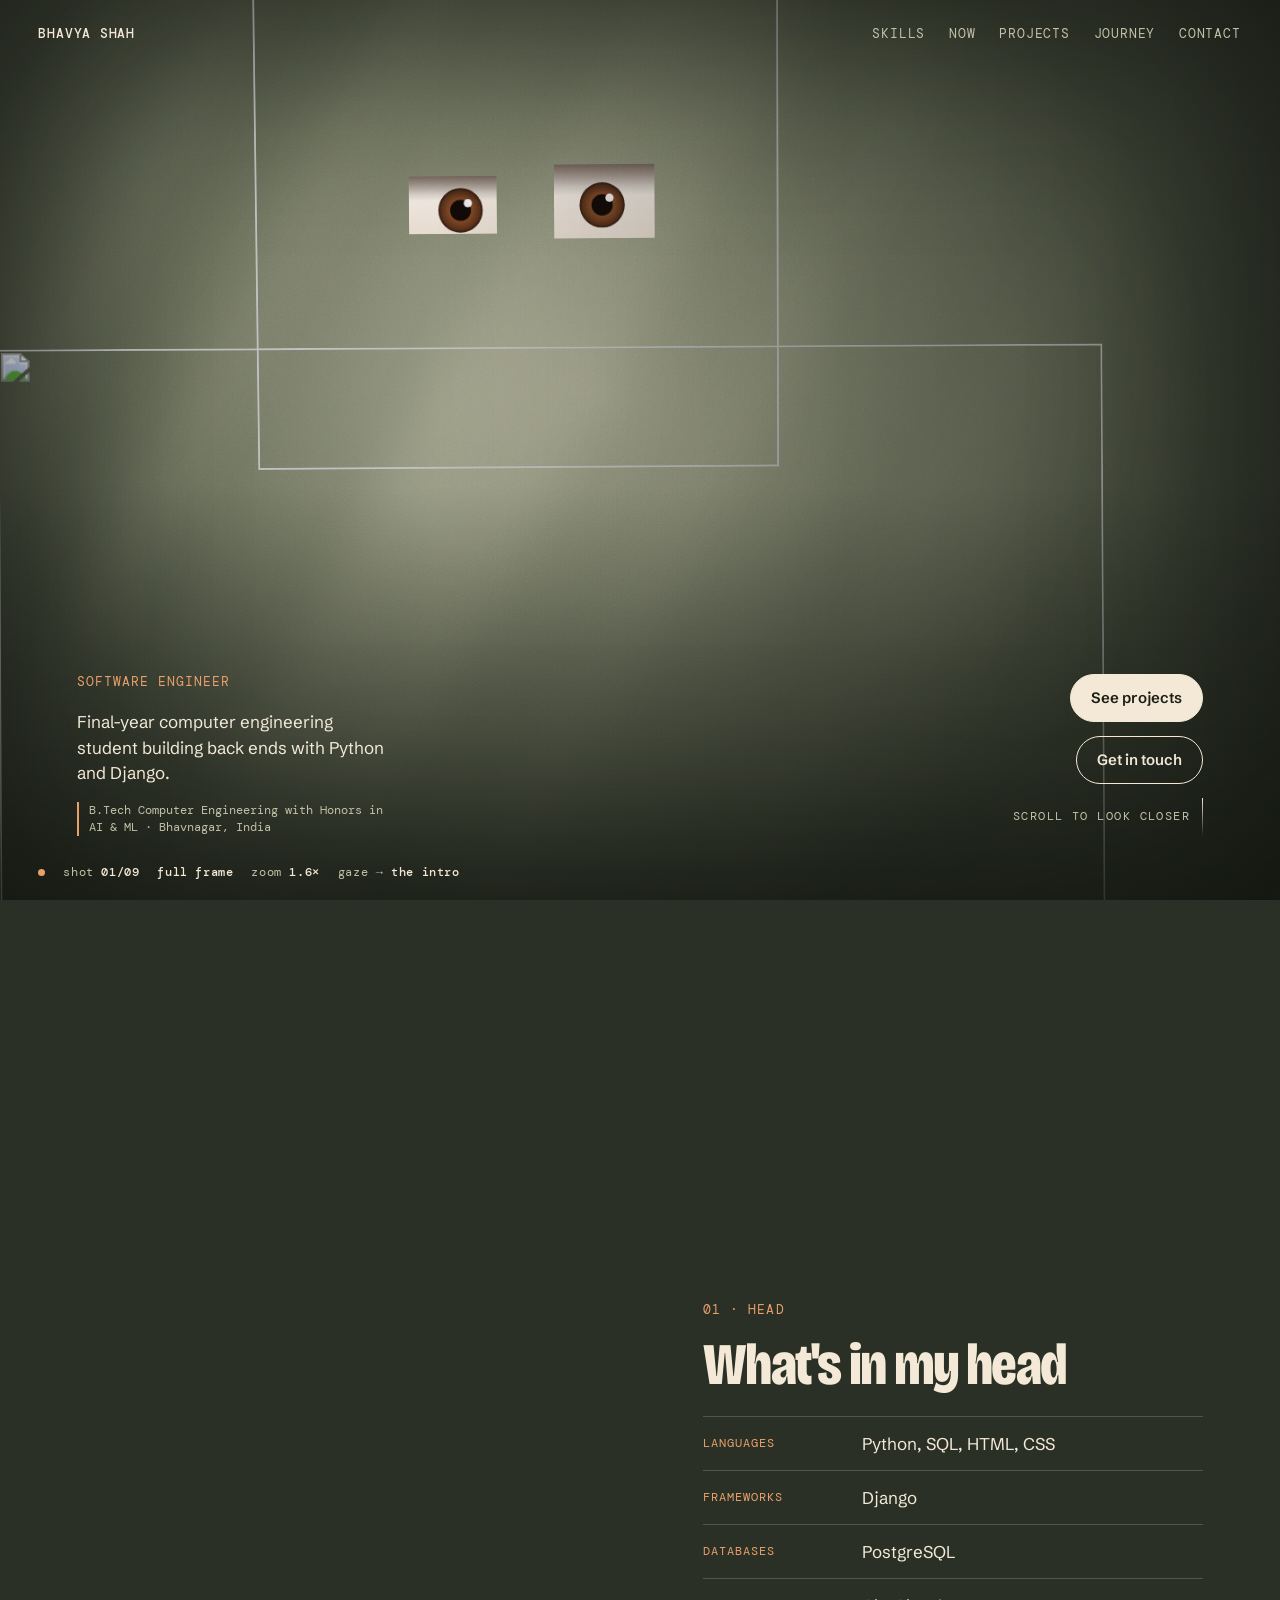
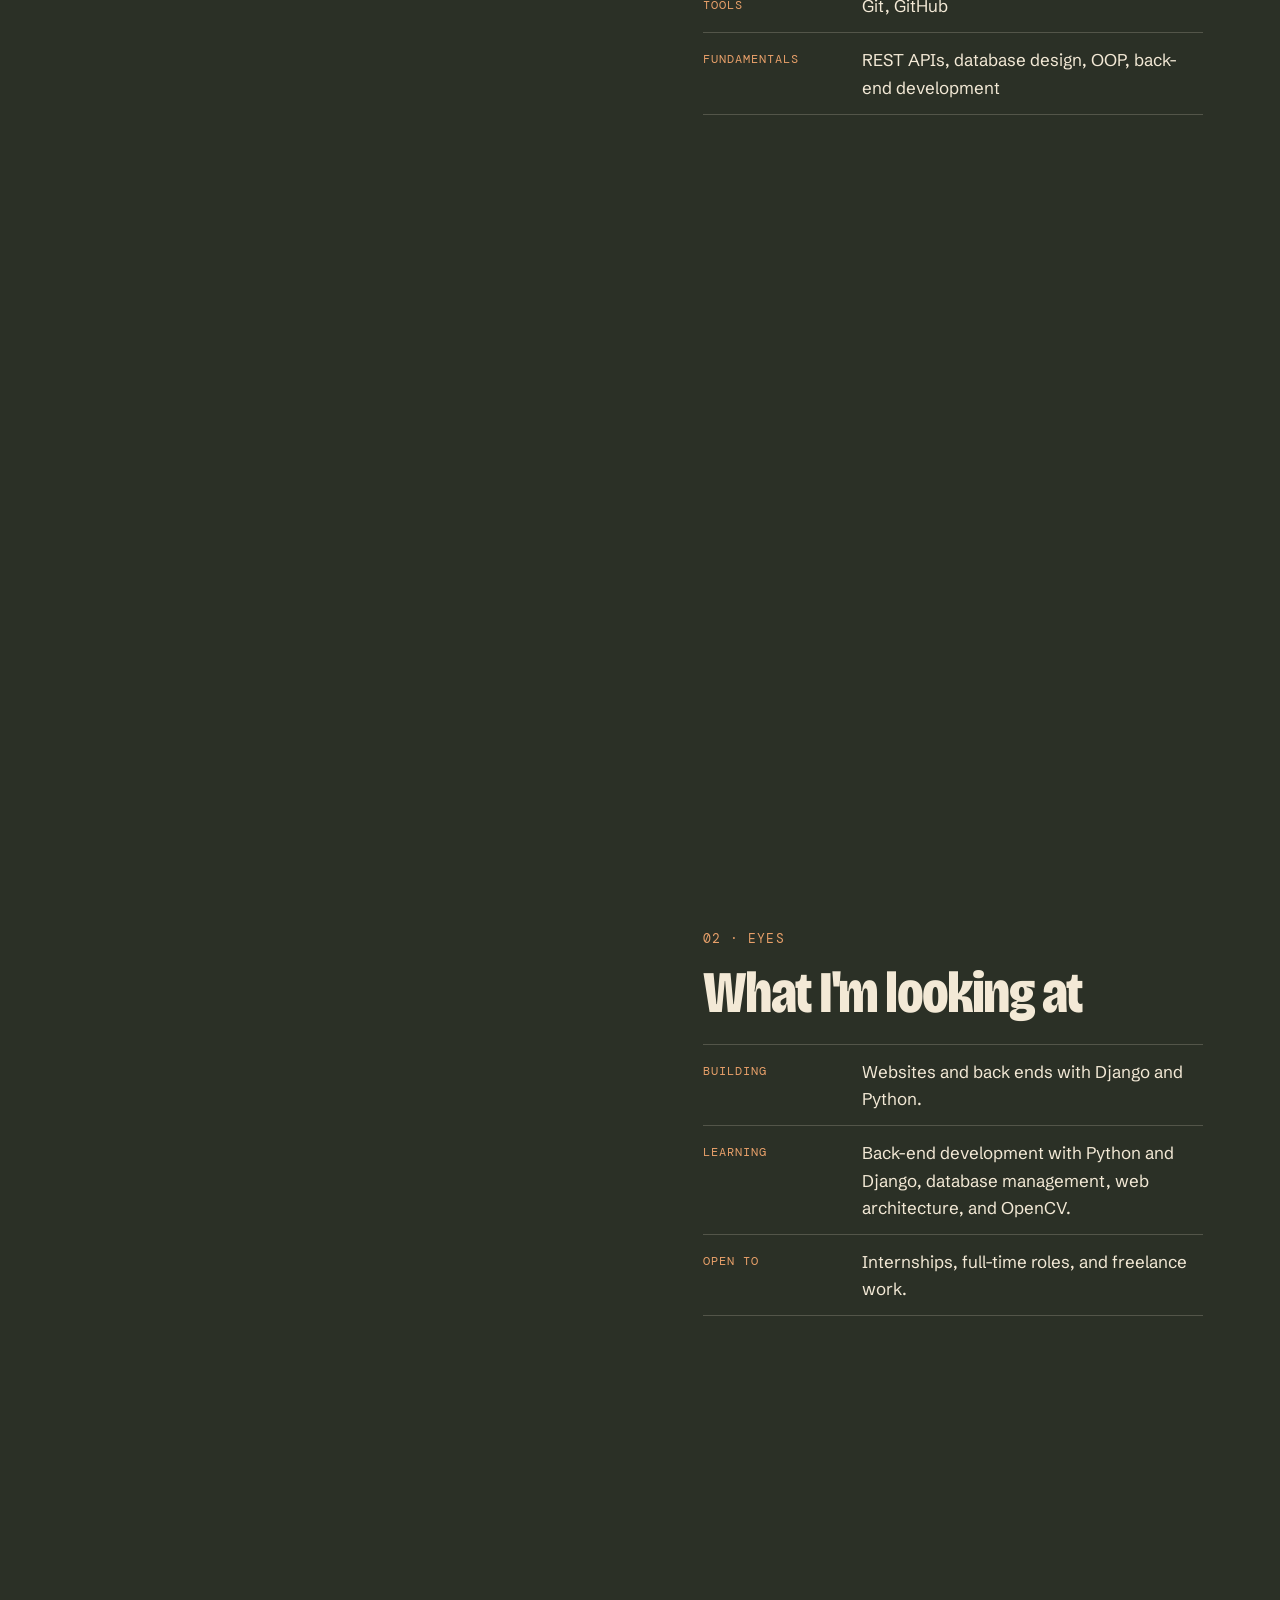
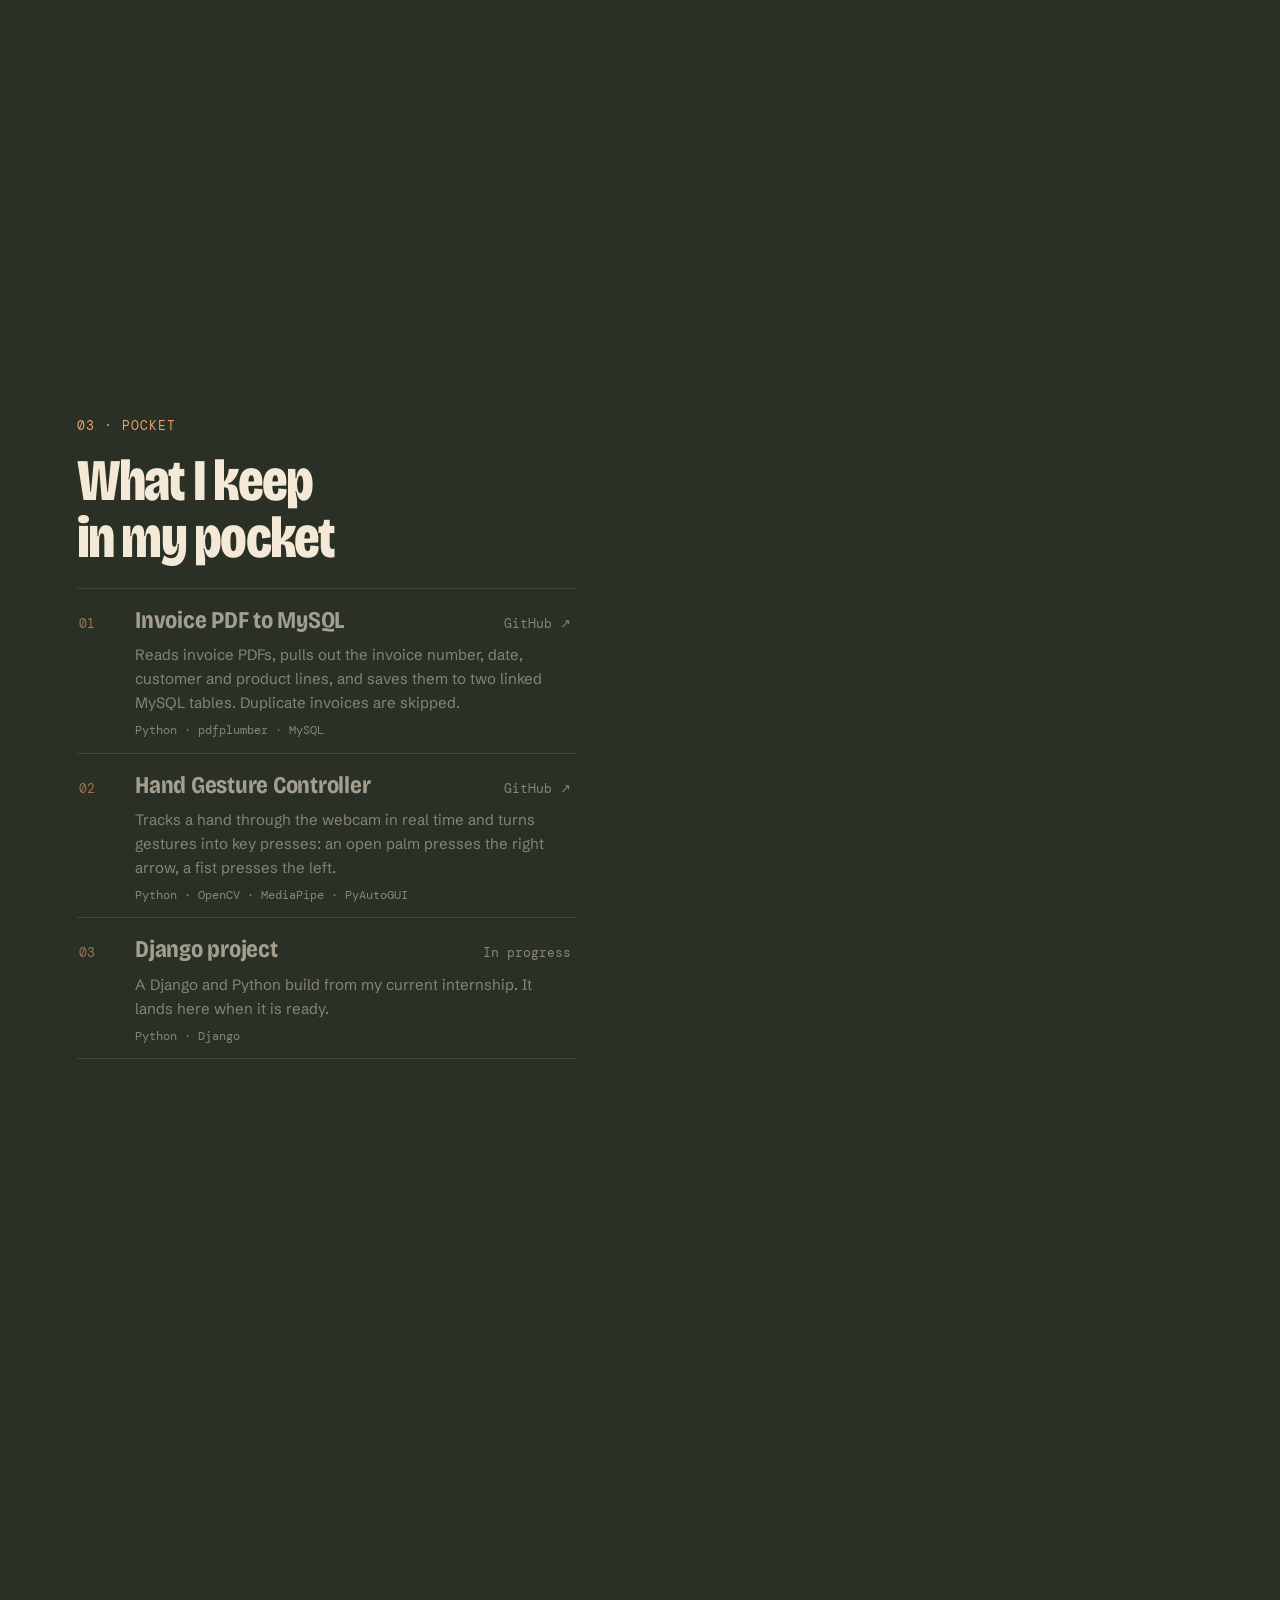
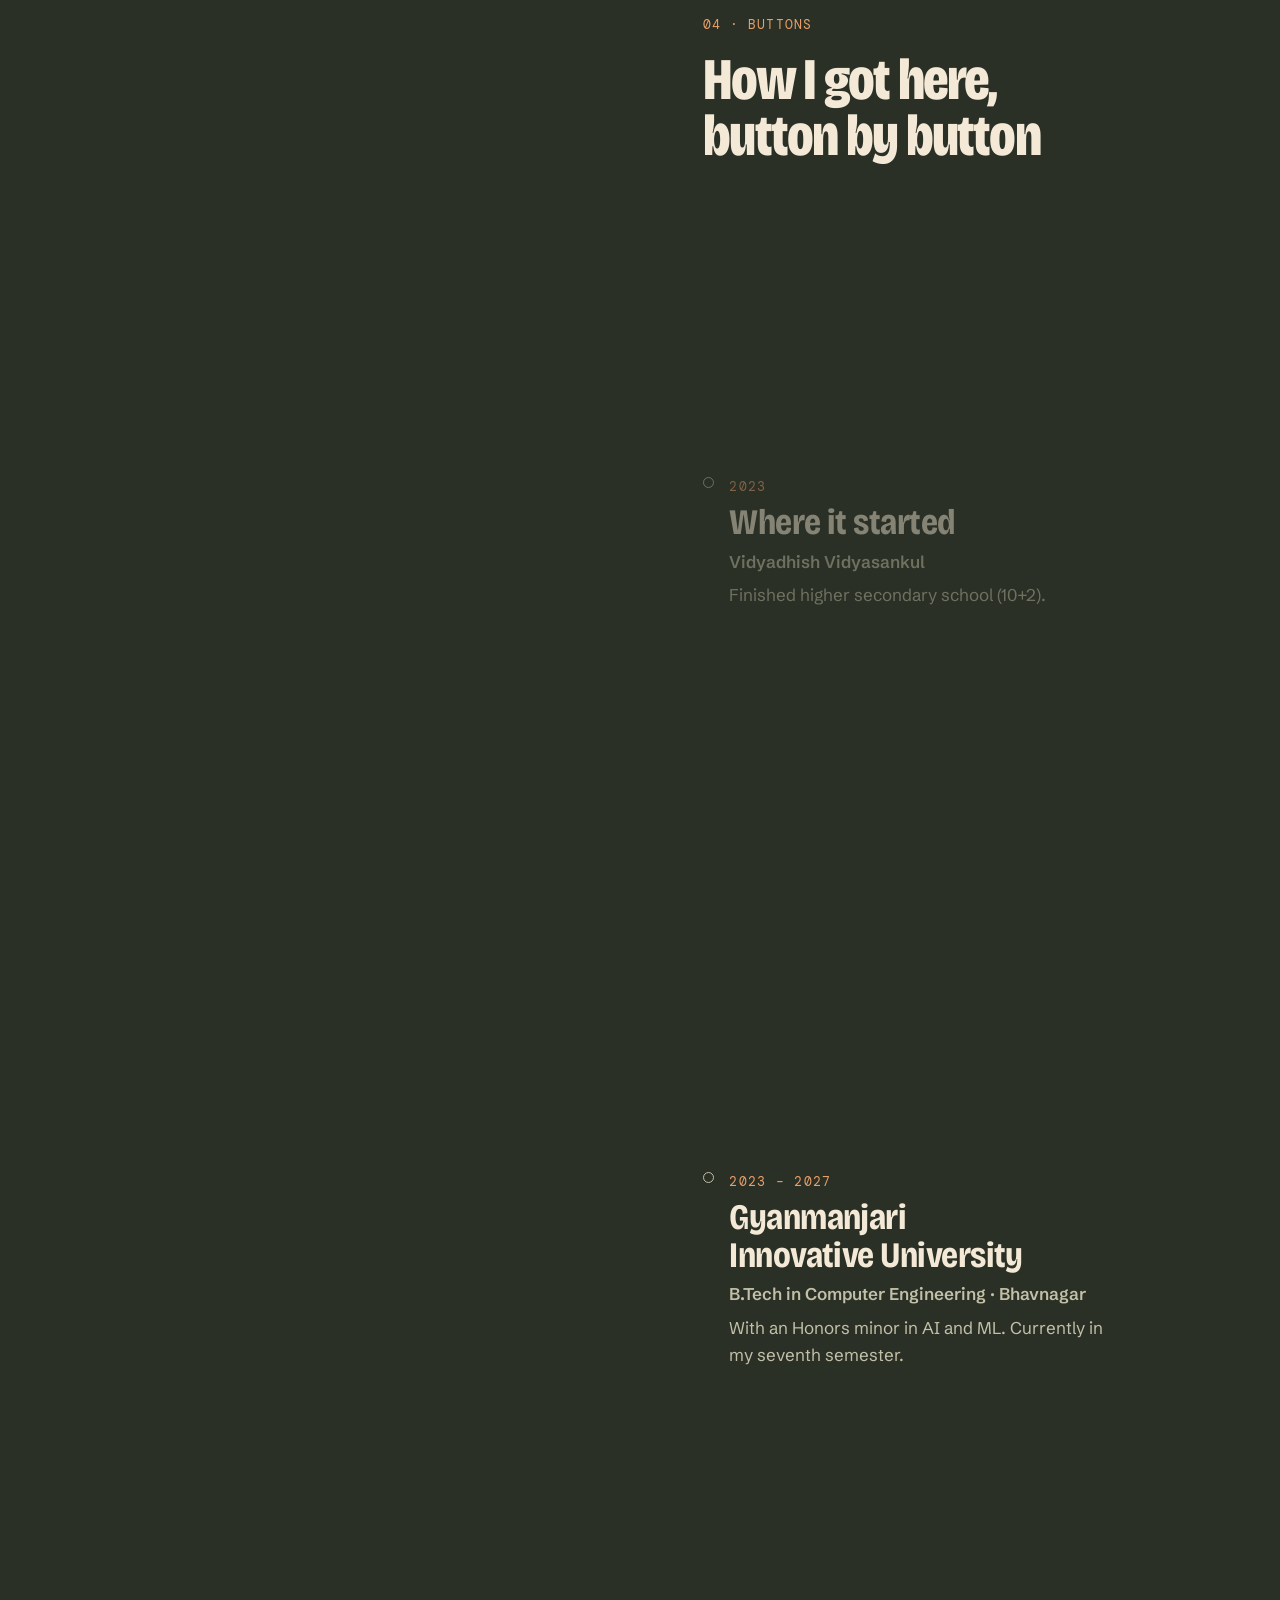
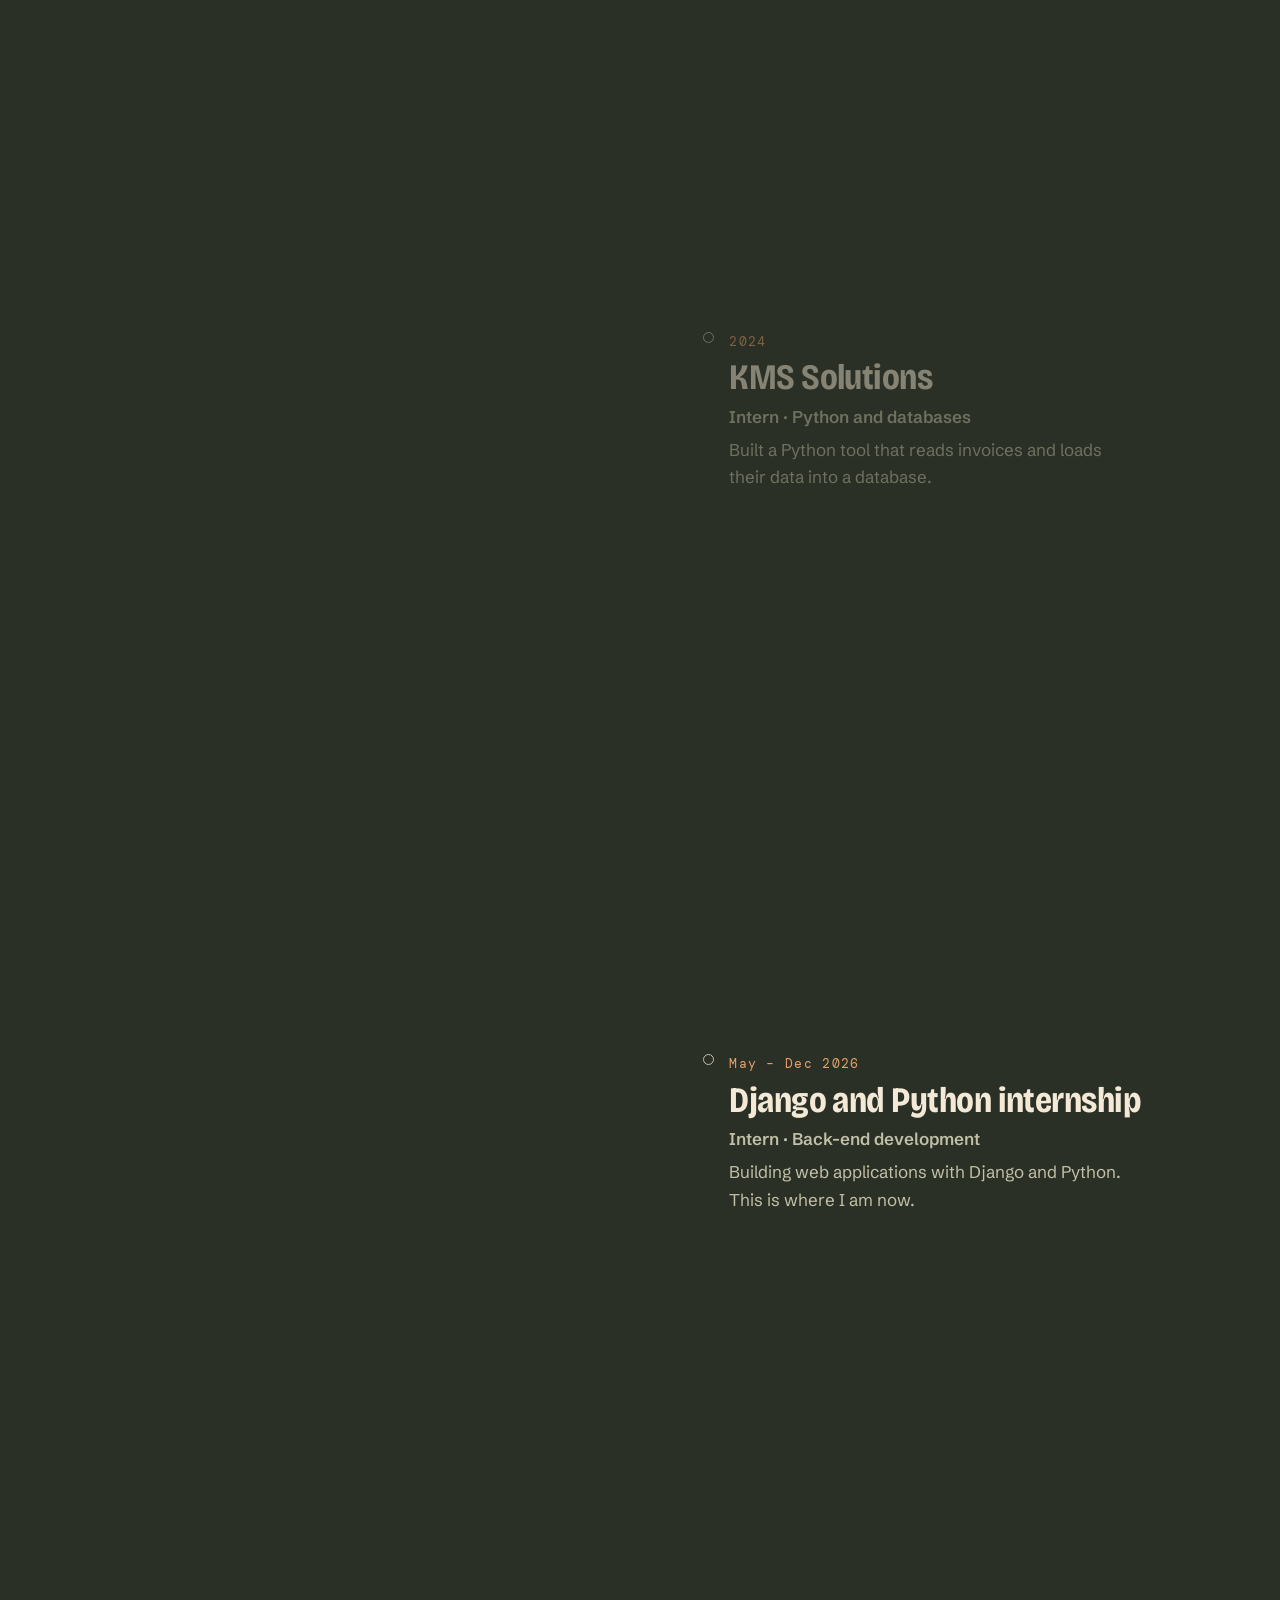
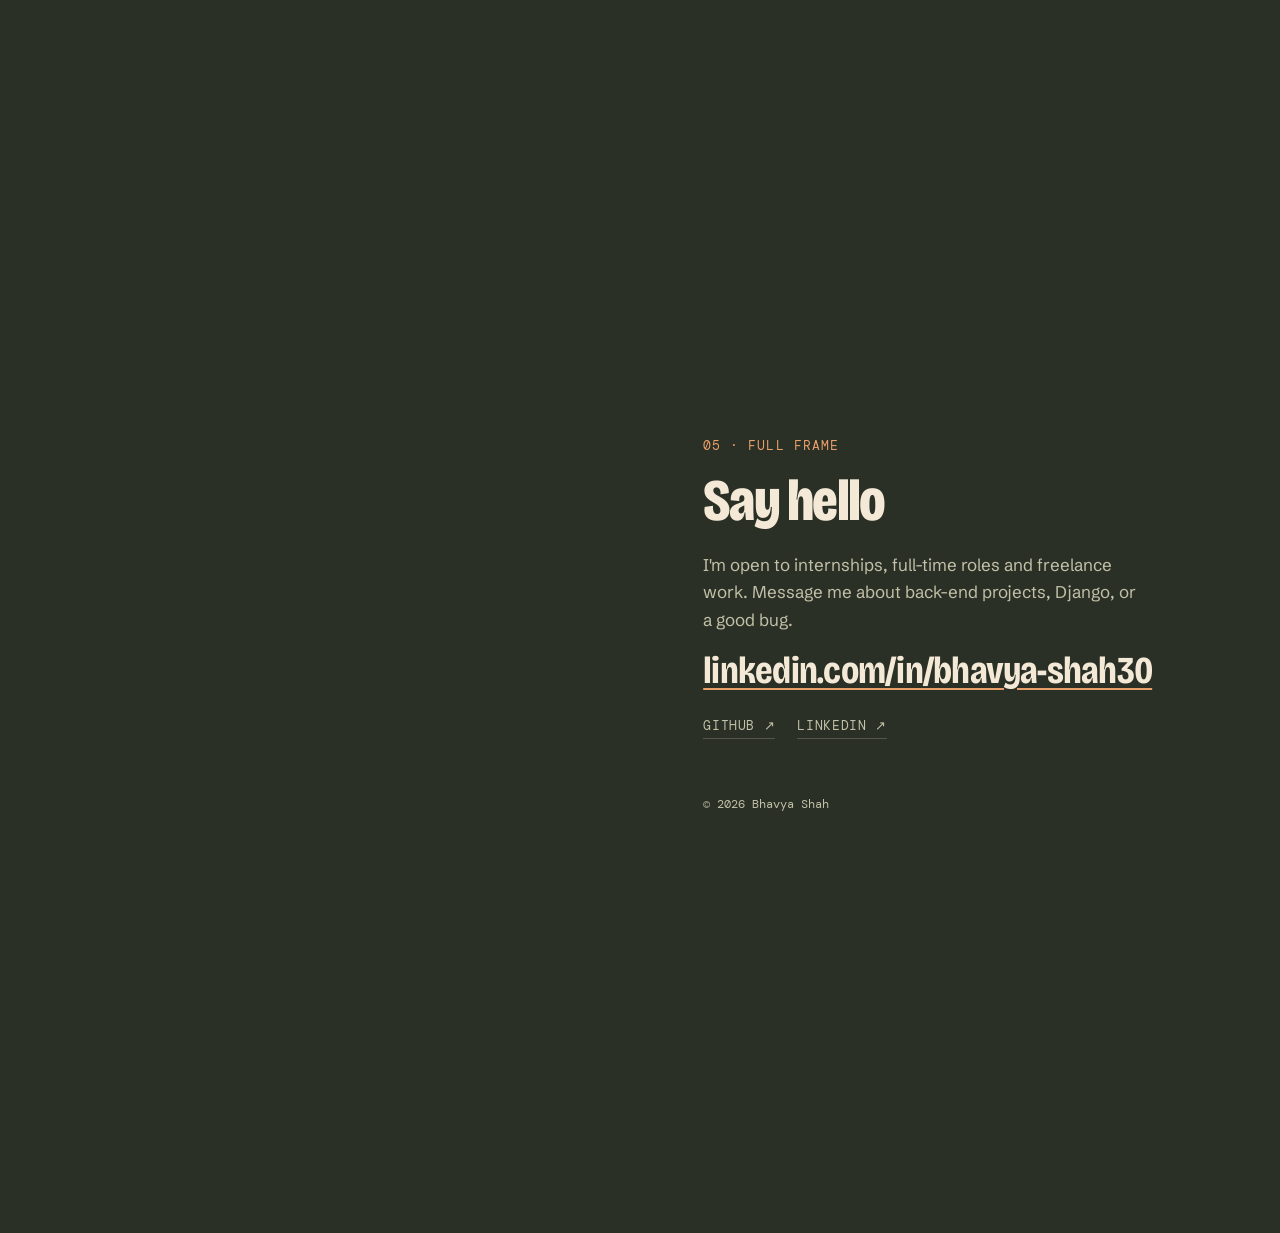
==== index.html @ 69953912 "Add files via upload" ====
<!DOCTYPE html>
<html lang="en">
<head>
<meta charset="utf-8">
<meta name="viewport" content="width=device-width, initial-scale=1">
<title>Bhavya Shah Portfolio</title>
<link rel="preconnect" href="https://fonts.googleapis.com">
<link rel="preconnect" href="https://fonts.gstatic.com" crossorigin>
<link href="https://fonts.googleapis.com/css2?family=Bricolage+Grotesque:opsz,wdth,wght@12..96,75..100,400..800&family=Schibsted+Grotesk:wght@400;500;600&family=DM+Mono:wght@400;500&display=swap" rel="stylesheet">
<link rel="stylesheet" href="styles.css">
</head>
<body>

<div class="scene" id="scene" aria-hidden="true">
  <div class="wall" id="wall"></div>
  <div class="rig" id="rig">
    <span class="name first" id="n1">Bhavya</span>
    <span class="name last" id="n2">Shah</span>
    <img alt="" style="left:64.667px;top:336.667px;width:620.667px;height:431.333px" src="assets/body.webp">
    <div class="head" id="head">
      <svg viewBox="0 0 720 768">
        <defs>
          <linearGradient id="white" x1="0" y1="0" x2="0" y2="1"><stop offset="0" stop-color="#cdbcb0"/><stop offset=".3" stop-color="#f4ece4"/><stop offset="1" stop-color="#e9ddd1"/></linearGradient>
          <radialGradient id="iris"><stop offset="0" stop-color="#6d3c1f"/><stop offset=".55" stop-color="#7a4524"/><stop offset=".86" stop-color="#57301a"/><stop offset="1" stop-color="#2e1a10"/></radialGradient>
          <linearGradient id="lidshade" x1="0" y1="0" x2="0" y2="1"><stop offset="0" stop-color="#1b0e08" stop-opacity=".5"/><stop offset=".42" stop-color="#1b0e08" stop-opacity="0"/></linearGradient>
          <linearGradient id="lidskin" x1="0" y1="0" x2="0" y2="1"><stop offset="0" stop-color="#b8754c"/><stop offset=".85" stop-color="#a5643f"/><stop offset="1" stop-color="#4a2718"/></linearGradient>
        </defs>
        <rect x="297" y="242" width="49" height="32" fill="url(#white)"/>
        <g id="irisL"><circle cx="325.5" cy="257.6" r="12.4" fill="url(#iris)"/><circle cx="325.5" cy="257.6" r="5.8" fill="#120a07"/><circle cx="329.6" cy="253.6" r="2.3" fill="#fff" opacity=".93"/></g>
        <rect x="297" y="242" width="49" height="32" fill="url(#lidshade)"/>
        <rect class="lid" x="297" y="242" width="49" height="32" fill="url(#lidskin)"/>
        <rect x="378" y="236" width="56" height="41" fill="url(#white)"/>
        <g id="irisR"><circle cx="404.5" cy="255.2" r="12.6" fill="url(#iris)"/><circle cx="404.5" cy="255.2" r="5.9" fill="#120a07"/><circle cx="408.6" cy="251.2" r="2.3" fill="#fff" opacity=".93"/></g>
        <rect x="378" y="236" width="56" height="41" fill="url(#lidshade)"/>
        <rect class="lid" x="378" y="236" width="56" height="41" fill="url(#lidskin)"/>
      </svg>
      <img alt="" style="left:210.667px;top:43.667px;width:292.333px;height:361.000px" src="assets/head.webp">
      <div id="eyeMark"></div>
      <div class="pin" data-pin="head" style="left:222px;top:52px;width:280px;height:150px"><b>head → skills</b></div>
      <div class="pin" data-pin="eyes" style="left:292px;top:234px;width:146px;height:46px"><b>eyes → tracking <span id="pinGaze">cursor</span></b></div>
    </div>
    <div class="pin" data-pin="pocket" style="left:446px;top:594px;width:136px;height:112px"><b>pocket → projects</b></div>
    <div class="pin ring" data-pin="b1" style="left:306px;top:499px;width:28px;height:28px"><b>2023</b></div>
    <div class="pin ring" data-pin="b2" style="left:307px;top:607px;width:28px;height:28px"><b>2023 – 27</b></div>
    <div class="pin ring" data-pin="b3" style="left:215px;top:624px;width:28px;height:28px"><b>2024</b></div>
    <div class="pin ring" data-pin="b4" style="left:499px;top:624px;width:28px;height:28px"><b>2026</b></div>
  </div>
  <div class="scrim l" id="scrimL"></div>
  <div class="scrim r" id="scrimR"></div>
  <div class="scrim b" id="scrimB"></div>
  <div class="grain"></div>
  <div class="vignette"></div>
</div>

<header class="top">
  <a class="me" href="#top" data-look="my name">Bhavya Shah</a>
  <nav aria-label="Sections">
    <a href="#skills" data-look="the menu">Skills</a>
    <a href="#now" data-look="the menu">Now</a>
    <a href="#projects" data-look="the menu">Projects</a>
    <a href="#journey" data-look="the menu">Journey</a>
    <a href="#contact" data-look="the menu">Contact</a>
  </nav>
</header>

<div class="hud" aria-hidden="true">
  <i></i><span>shot <b id="hudN">01/09</b></span><span><b id="hudName">full frame</b></span>
  <span class="wide">zoom <b id="hudZ">1.0×</b></span><span>gaze → <b id="hudGaze">you</b></span>
</div>

<main id="top">
  <section class="sec hero" id="intro" data-section="intro">
    <h1 class="sr-only">Bhavya Shah, software engineer</h1>
    <div class="hero-in" data-shot="hero">
      <div>
        <p class="eyebrow">Software Engineer</p>
        <p class="lede" data-look="the intro">Final-year computer engineering student building back ends with Python and Django.</p>
        <p class="note">B.Tech Computer Engineering with Honors in AI &amp; ML · Bhavnagar, India</p>
      </div>
      <div class="rt">
        <a class="btn fill" href="#projects" data-look="the projects button">See projects</a>
        <a class="btn" href="#contact" data-look="the contact button">Get in touch</a>
        <a class="cue" href="#skills" data-look="the scroll cue">Scroll to look closer</a>
      </div>
    </div>
  </section>

  <section class="sec right" data-section="skills">
    <div class="block" id="skills" data-shot="head">
      <p class="eyebrow">01 · Head</p>
      <h2 data-look="the skills heading">What's in my head</h2>
      <dl class="kv" data-look="my skills">
        <div><dt>Languages</dt><dd>Python, SQL, HTML, CSS</dd></div>
        <div><dt>Frameworks</dt><dd>Django</dd></div>
        <div><dt>Databases</dt><dd>PostgreSQL</dd></div>
        <div><dt>Tools</dt><dd>Git, GitHub</dd></div>
        <div><dt>Fundamentals</dt><dd>REST APIs, database design, OOP, back-end development</dd></div>
      </dl>
    </div>
  </section>

  <section class="sec right" data-section="now">
    <div class="block" id="now" data-shot="eyes">
      <p class="eyebrow">02 · Eyes</p>
      <h2 data-look="the now heading">What I'm looking at</h2>
      <dl class="kv" data-look="what I'm doing now">
        <div><dt>Building</dt><dd>Websites and back ends with Django and Python.</dd></div>
        <div><dt>Learning</dt><dd>Back-end development with Python and Django, database management, web architecture, and OpenCV.</dd></div>
        <div><dt>Open to</dt><dd>Internships, full-time roles, and freelance work.</dd></div>
      </dl>
    </div>
  </section>

  <section class="sec" data-section="projects">
    <div class="block" id="projects" data-shot="pocket">
      <p class="eyebrow">03 · Pocket</p>
      <h2 data-look="the projects heading">What I keep in my pocket</h2>
      <ol class="rows">
        <li data-focus><a class="row" href="https://github.com/BhavyaShah2005/invoice-pdf-to-mysql" target="_blank" rel="noopener" data-look="the invoice project"><span class="n">01</span><h3>Invoice PDF to MySQL</h3><span class="yr">GitHub ↗</span>
          <p>Reads invoice PDFs, pulls out the invoice number, date, customer and product lines, and saves them to two linked MySQL tables. Duplicate invoices are skipped.</p><span class="tags">Python · pdfplumber · MySQL</span></a></li>
        <li data-focus><a class="row" href="https://github.com/BhavyaShah2005/hand-gesture-controller" target="_blank" rel="noopener" data-look="the gesture project"><span class="n">02</span><h3>Hand Gesture Controller</h3><span class="yr">GitHub ↗</span>
          <p>Tracks a hand through the webcam in real time and turns gestures into key presses: an open palm presses the right arrow, a fist presses the left.</p><span class="tags">Python · OpenCV · MediaPipe · PyAutoGUI</span></a></li>
        <li data-focus><div class="row" data-look="what's coming next"><span class="n">03</span><h3>Django project</h3><span class="yr">In progress</span>
          <p>A Django and Python build from my current internship. It lands here when it is ready.</p><span class="tags">Python · Django</span></div></li>
      </ol>
    </div>
  </section>

  <section class="sec right journey" data-section="journey">
    <div class="block" id="journey">
      <p class="eyebrow">04 · Buttons</p>
      <h2 data-look="the journey heading">How I got here, button by button</h2>
      <ol class="path">
        <li data-shot="b1" data-focus data-look="where it started">
          <span class="when">2023</span>
          <h3>Where it started</h3>
          <p class="role">Vidyadhish Vidyasankul</p>
          <p>Finished higher secondary school (10+2).</p>
        </li>
        <li data-shot="b2" data-focus data-look="university">
          <span class="when">2023 – 2027</span>
          <h3>Gyanmanjari Innovative University</h3>
          <p class="role">B.Tech in Computer Engineering · Bhavnagar</p>
          <p>With an Honors minor in AI and ML. Currently in my seventh semester.</p>
        </li>
        <li data-shot="b3" data-focus data-look="my first internship">
          <span class="when">2024</span>
          <h3>KMS Solutions</h3>
          <p class="role">Intern · Python and databases</p>
          <p>Built a Python tool that reads invoices and loads their data into a database.</p>
        </li>
        <li data-shot="b4" data-focus data-look="my current internship">
          <span class="when">May – Dec 2026</span>
          <h3>Django and Python internship</h3>
          <p class="role">Intern · Back-end development</p>
          <p>Building web applications with Django and Python. This is where I am now.</p>
        </li>
      </ol>
    </div>
  </section>

  <section class="sec right" data-section="contact">
    <div class="block" id="contact" data-shot="contact">
      <p class="eyebrow">05 · Full frame</p>
      <h2 data-look="the contact heading">Say hello</h2>
      <p class="sub">I'm open to internships, full-time roles and freelance work. Message me about back-end projects, Django, or a good bug.</p>
      <p class="mail" data-look="my LinkedIn"><a href="https://www.linkedin.com/in/bhavya-shah30" target="_blank" rel="noopener">linkedin.com/in/bhavya-shah30</a></p>
      <div class="links">
        <a href="https://github.com/BhavyaShah2005" target="_blank" rel="noopener" data-look="my GitHub">GitHub ↗</a>
        <a href="https://www.linkedin.com/in/bhavya-shah30" target="_blank" rel="noopener" data-look="my LinkedIn">LinkedIn ↗</a>
      </div>
      <footer>© 2026 Bhavya Shah</footer>
    </div>
  </section>
</main>

<script src="script.js"></script>
</body>
</html>
---- styles.css ----
/* Layout idea: one fixed film set. The character stands centre on a lit sage wall;
   scrolling moves the camera over him (head, eyes, pocket, buttons) and each stop
   carries one part of the portfolio. Single dark theme by choice. */
:root {
  color-scheme: dark;
  --pool: #a3a48c;        /* light pool on the wall behind him */
  --wall: #6c715d;
  --shade: #2b3026;
  --deep: #1a1e17;
  --cream: #f3e9d6;
  --dim: #c2c0a8;
  --copper: #e8a06a;
  --rule: rgba(243, 233, 214, .2);
  --font-display: "Bricolage Grotesque", "Arial Narrow", "Helvetica Neue", Arial, sans-serif;
  --font-body: "Schibsted Grotesk", "Segoe UI", system-ui, sans-serif;
  --font-mono: "DM Mono", ui-monospace, "SFMono-Regular", Menlo, monospace;
  --scene-h: 100vh;
}
*, *::before, *::after { box-sizing: border-box; }
html { scroll-behavior: smooth; }
body {
  margin: 0; background: var(--shade); color: var(--cream);
  font-family: var(--font-body); font-size: 17px; line-height: 1.6;
  -webkit-font-smoothing: antialiased; overflow-x: hidden;
}
a { color: inherit; }
:focus-visible { outline: 2px solid var(--copper); outline-offset: 4px; border-radius: 4px; }
.sr-only { position: absolute; width: 1px; height: 1px; overflow: hidden; clip-path: inset(50%); white-space: nowrap; }

/* ---------- the set ---------- */
.scene { position: fixed; inset: 0 0 auto 0; height: var(--scene-h); overflow: hidden; background: var(--shade); z-index: 0; }
.wall {
  position: absolute; inset: -18%;
  background: radial-gradient(ellipse 46% 56% at 50% 46%, var(--pool) 0%, #8b8f78 26%, var(--wall) 48%, #454b3c 70%, var(--shade) 100%);
}
.wall::before {   /* window light falling across the wall */
  content: ""; position: absolute; inset: 0;
  background: repeating-linear-gradient(118deg, rgba(255, 248, 220, .13) 0 7%, transparent 7% 11.5%, rgba(255, 248, 220, .08) 11.5% 14%, transparent 14% 21%);
  -webkit-mask-image: radial-gradient(ellipse 50% 60% at 42% 45%, #000 0%, transparent 78%);
  mask-image: radial-gradient(ellipse 50% 60% at 42% 45%, #000 0%, transparent 78%);
  filter: blur(22px);
}
.rig { position: absolute; left: 0; top: 0; width: 720px; height: 768px; transform-origin: 0 0; --inv: 1; }
.rig img { position: absolute; display: block; user-select: none; -webkit-user-drag: none; }
.name {
  position: absolute; top: 215px; transform: translateY(-50%);
  font-family: var(--font-display); font-weight: 800; font-stretch: 76%;
  font-size: var(--name-size, 150px); line-height: .8; letter-spacing: -.035em; text-transform: uppercase;
  color: var(--cream); white-space: nowrap;
}
.name.first { right: 488px; }            /* tucks behind his hair */
.name.last { left: 486px; color: transparent; -webkit-text-stroke: calc(2px * var(--inv)) var(--cream); }
.head { position: absolute; inset: 0; transform-origin: 372px 425px; }
.head svg { position: absolute; inset: 0; width: 100%; height: 100%; }
#eyeMark { position: absolute; left: 365px; top: 256px; width: 1px; height: 1px; }
.lid { transform-box: fill-box; transform-origin: 50% 0; transform: scaleY(0); transition: transform 80ms ease-in; }
.blink .lid { transform: scaleY(1); }

/* focus brackets pinned to parts of him, like a camera finding its subject */
.pin {
  position: absolute; opacity: 0; pointer-events: none;
  border: calc(1.5px * var(--inv)) dashed var(--copper); border-radius: calc(8px * var(--inv));
}
.pin.ring { border-radius: 50%; border-style: solid; box-shadow: 0 0 0 calc(5px * var(--inv)) rgba(232, 160, 106, .22); }
.pin b {
  position: absolute; left: 0; bottom: 100%; margin-bottom: calc(6px * var(--inv));
  font: 500 calc(11px * var(--inv))/1 var(--font-mono); letter-spacing: .04em; white-space: nowrap;
  color: var(--deep); background: var(--copper); padding: calc(4px * var(--inv)) calc(6px * var(--inv)); border-radius: calc(3px * var(--inv));
}
.pin.ring b { left: 100%; bottom: auto; top: 50%; transform: translateY(-50%); margin: 0 0 0 calc(10px * var(--inv)); }

.scrim { position: absolute; inset: 0; opacity: 0; pointer-events: none; }
.scrim.r { background: linear-gradient(to left, rgba(22, 26, 19, .94) 0%, rgba(22, 26, 19, .86) 34%, rgba(22, 26, 19, 0) 66%); }
.scrim.l { background: linear-gradient(to right, rgba(22, 26, 19, .94) 0%, rgba(22, 26, 19, .86) 34%, rgba(22, 26, 19, 0) 66%); }
.scrim.b { background: linear-gradient(to top, rgba(22, 26, 19, .92) 0%, rgba(22, 26, 19, .55) 24%, rgba(22, 26, 19, 0) 46%); }
.grain {
  position: absolute; inset: 0; pointer-events: none; opacity: .16; mix-blend-mode: overlay;
  background-image: url("data:image/svg+xml,%3Csvg xmlns='http://www.w3.org/2000/svg' width='220' height='220'%3E%3Cfilter id='n'%3E%3CfeTurbulence type='fractalNoise' baseFrequency='.9' numOctaves='2' stitchTiles='stitch'/%3E%3C/filter%3E%3Crect width='100%25' height='100%25' filter='url(%23n)'/%3E%3C/svg%3E");
}
.vignette { position: absolute; inset: 0; pointer-events: none; box-shadow: inset 0 0 180px 40px rgba(14, 17, 12, .55); }

/* ---------- chrome ---------- */
.top {
  position: fixed; top: 0; left: 0; right: 0; z-index: 5;
  display: flex; justify-content: space-between; align-items: baseline; gap: 16px;
  padding: 20px clamp(16px, 3vw, 40px);
  font-family: var(--font-mono); font-size: 13px; letter-spacing: .06em; text-transform: uppercase;
}
.top a { text-decoration: none; }
.top .me { font-weight: 500; }
.top nav { display: flex; gap: 4px 22px; flex-wrap: wrap; justify-content: flex-end; }
.top nav a { color: var(--dim); padding: 4px 1px; border-bottom: 1px solid transparent; }
.top nav a:hover, .top nav a.on { color: var(--cream); border-bottom-color: var(--copper); }
.hud {
  position: fixed; left: clamp(16px, 3vw, 40px); bottom: 18px; z-index: 5;
  display: flex; gap: 8px 18px; flex-wrap: wrap; align-items: center;
  font-family: var(--font-mono); font-size: 12px; letter-spacing: .05em; color: var(--dim);
  font-variant-numeric: tabular-nums; pointer-events: none;
}
.hud i { width: 7px; height: 7px; border-radius: 50%; background: var(--copper); }
.hud b { font-weight: 500; color: var(--cream); }

/* ---------- content ---------- */
main { position: relative; z-index: 1; }
.sec { min-height: 135vh; display: flex; align-items: center; padding: 0 clamp(20px, 6vw, 96px); }
.block { width: min(500px, 42vw); scroll-margin-top: 22vh; }
.sec.right .block { margin-left: auto; }
.eyebrow { font-family: var(--font-mono); font-size: 13px; letter-spacing: .08em; text-transform: uppercase; color: var(--copper); margin: 0 0 16px; }
h2, h3 { font-family: var(--font-display); margin: 0; text-wrap: balance; }
h2 { font-size: clamp(38px, 4.6vw, 62px); font-weight: 800; font-stretch: 78%; letter-spacing: -.03em; line-height: .96; margin-bottom: 22px; }
p { margin: 0 0 1em; }
.sub { color: var(--dim); max-width: 44ch; }

.hero { min-height: 100vh; align-items: flex-end; padding-bottom: 64px; }
.hero-in { width: 100%; display: flex; justify-content: space-between; align-items: flex-end; gap: 24px; }
.hero-in > div { width: min(330px, 24vw); }
.hero-in .rt { text-align: right; display: flex; flex-direction: column; align-items: flex-end; gap: 14px; }
.lede { font-size: 17px; line-height: 1.5; margin: 0; }
.note { margin: 16px 0 0; font-family: var(--font-mono); font-size: 11.5px; line-height: 1.5; color: var(--dim); border-left: 2px solid var(--copper); padding-left: 10px; }
.btn {
  display: inline-flex; align-items: center; padding: 11px 20px; border-radius: 999px;
  font-weight: 600; font-size: 15px; text-decoration: none; border: 1.5px solid var(--cream);
  transition: background .15s, color .15s, border-color .15s;
}
.btn.fill { background: var(--cream); color: var(--deep); }
.btn.fill:hover { background: var(--copper); border-color: var(--copper); }
.btn:not(.fill):hover { background: var(--cream); color: var(--deep); }
.cue { display: inline-flex; align-items: center; gap: 12px; font-family: var(--font-mono); font-size: 12px; letter-spacing: .12em; text-transform: uppercase; color: var(--dim); text-decoration: none; }
.cue::after { content: ""; width: 1px; height: 38px; background: linear-gradient(var(--cream), transparent); transform-origin: top; animation: drop 2.2s ease-in-out infinite; }
@keyframes drop { 0%, 100% { transform: scaleY(.35); opacity: .5; } 50% { transform: scaleY(1); opacity: 1; } }

.kv { margin: 0; display: grid; gap: 0; }
.kv div { display: grid; grid-template-columns: 8.5em 1fr; gap: 14px; padding: 13px 0; border-top: 1px solid var(--rule); }
.kv div:last-child { border-bottom: 1px solid var(--rule); }
.kv dt { font-family: var(--font-mono); font-size: 12px; letter-spacing: .08em; text-transform: uppercase; color: var(--copper); padding-top: 4px; }
.kv dd { margin: 0; }

.rows { list-style: none; margin: 0; padding: 0; }
.rows li { border-top: 1px solid var(--rule); opacity: .6; transition: opacity .3s; }
.rows li:last-child { border-bottom: 1px solid var(--rule); }
.rows li.lit, .rows li:hover, .rows li:focus-within { opacity: 1; }
.rows .row { display: grid; grid-template-columns: 2.6em 1fr auto; gap: 2px 12px; align-items: baseline; padding: 12px 6px 12px 2px; text-decoration: none; transition: padding-left .15s; }
.rows a.row:hover, .rows a.row:focus-visible { padding-left: 10px; }
.rows .n, .rows .yr { font-family: var(--font-mono); font-size: 13px; font-variant-numeric: tabular-nums; }
.rows .n { color: var(--copper); }
.rows .yr { color: var(--dim); }
.rows h3 { font-size: 24px; font-weight: 700; font-stretch: 85%; letter-spacing: -.01em; }
.rows p { grid-column: 2 / -1; margin: 2px 0 0; font-size: 15px; color: var(--dim); }
.rows .tags { grid-column: 2 / -1; font-family: var(--font-mono); font-size: 12px; color: var(--dim); margin-top: 4px; }

.sec.journey { display: block; padding-top: 30vh; padding-bottom: 45vh; }
.path { list-style: none; margin: 34vh 0 0; padding: 0; display: flex; flex-direction: column; gap: 62vh; }
.path li { opacity: .45; transition: opacity .3s; padding-left: 26px; position: relative; }
.path li::before { content: ""; position: absolute; left: 0; top: 6px; width: 11px; height: 11px; border-radius: 50%; border: 1.5px solid var(--dim); transition: background .3s, border-color .3s, box-shadow .3s; }
.path li.lit { opacity: 1; }
.path li.lit::before { background: var(--copper); border-color: var(--copper); box-shadow: 0 0 0 5px rgba(232, 160, 106, .22); }
.path .when { font-family: var(--font-mono); font-size: 13px; letter-spacing: .1em; color: var(--copper); font-variant-numeric: tabular-nums; }
.path h3 { font-size: clamp(26px, 2.8vw, 36px); font-weight: 700; font-stretch: 84%; letter-spacing: -.015em; line-height: 1.05; margin: 6px 0 6px; }
.path .role { font-weight: 600; margin: 0 0 6px; }
.path p { color: var(--dim); margin: 0; max-width: 40ch; }

.mail { font-family: var(--font-display); font-size: clamp(24px, 3vw, 38px); font-weight: 700; font-stretch: 82%; letter-spacing: -.02em; line-height: 1.1; overflow-wrap: anywhere; margin: 6px 0 0; }
.mail a { text-decoration-color: var(--copper); text-underline-offset: .14em; text-decoration-thickness: 2px; }
.links { display: flex; flex-wrap: wrap; gap: 10px 22px; margin-top: 24px; font-family: var(--font-mono); font-size: 13px; letter-spacing: .05em; text-transform: uppercase; }
.links a { color: var(--dim); text-decoration: none; border-bottom: 1px solid var(--rule); padding-bottom: 2px; }
.links a:hover { color: var(--cream); border-bottom-color: var(--copper); }
footer { margin-top: 56px; font-family: var(--font-mono); font-size: 12px; color: var(--dim); }

/* ---------- phone: the set becomes a window at the top, the writing scrolls under it ---------- */
@media (max-width: 860px) {
  :root { --scene-h: 44vh; }
  .scene { z-index: 3; box-shadow: 0 12px 28px rgba(0, 0, 0, .35); }
  .vignette { box-shadow: inset 0 0 70px 10px rgba(14, 17, 12, .5); }
  main { padding-top: 44vh; }
  .top { padding: 12px 14px; font-size: 11px; }
  .top nav { gap: 2px 12px; }
  .hud { left: 12px; top: calc(44vh - 26px); bottom: auto; font-size: 10.5px; gap: 4px 10px; flex-wrap: nowrap; white-space: nowrap; }
  .hud .wide { display: none; }
  .sec, .hero { min-height: 0; display: block; padding: 44px 20px 60px; }
  .block, .sec.right .block { width: auto; margin: 0; scroll-margin-top: calc(44vh + 24px); }
  .hero-in { flex-direction: column; align-items: stretch; }
  .hero-in > div { width: auto; }
  .hero-in .rt { text-align: left; align-items: flex-start; flex-direction: row; flex-wrap: wrap; }
  .cue { display: none; }
  .sec.journey { padding: 44px 20px 60px; }
  .path { margin-top: 30px; gap: 26vh; }
  .sec:last-child { padding-bottom: 30vh; }
}
@media (prefers-reduced-motion: reduce) {
  html { scroll-behavior: auto; }
  .lid, .btn, .rows li, .rows a, .path li, .path li::before { transition: none; }
  .cue::after { animation: none; }
}
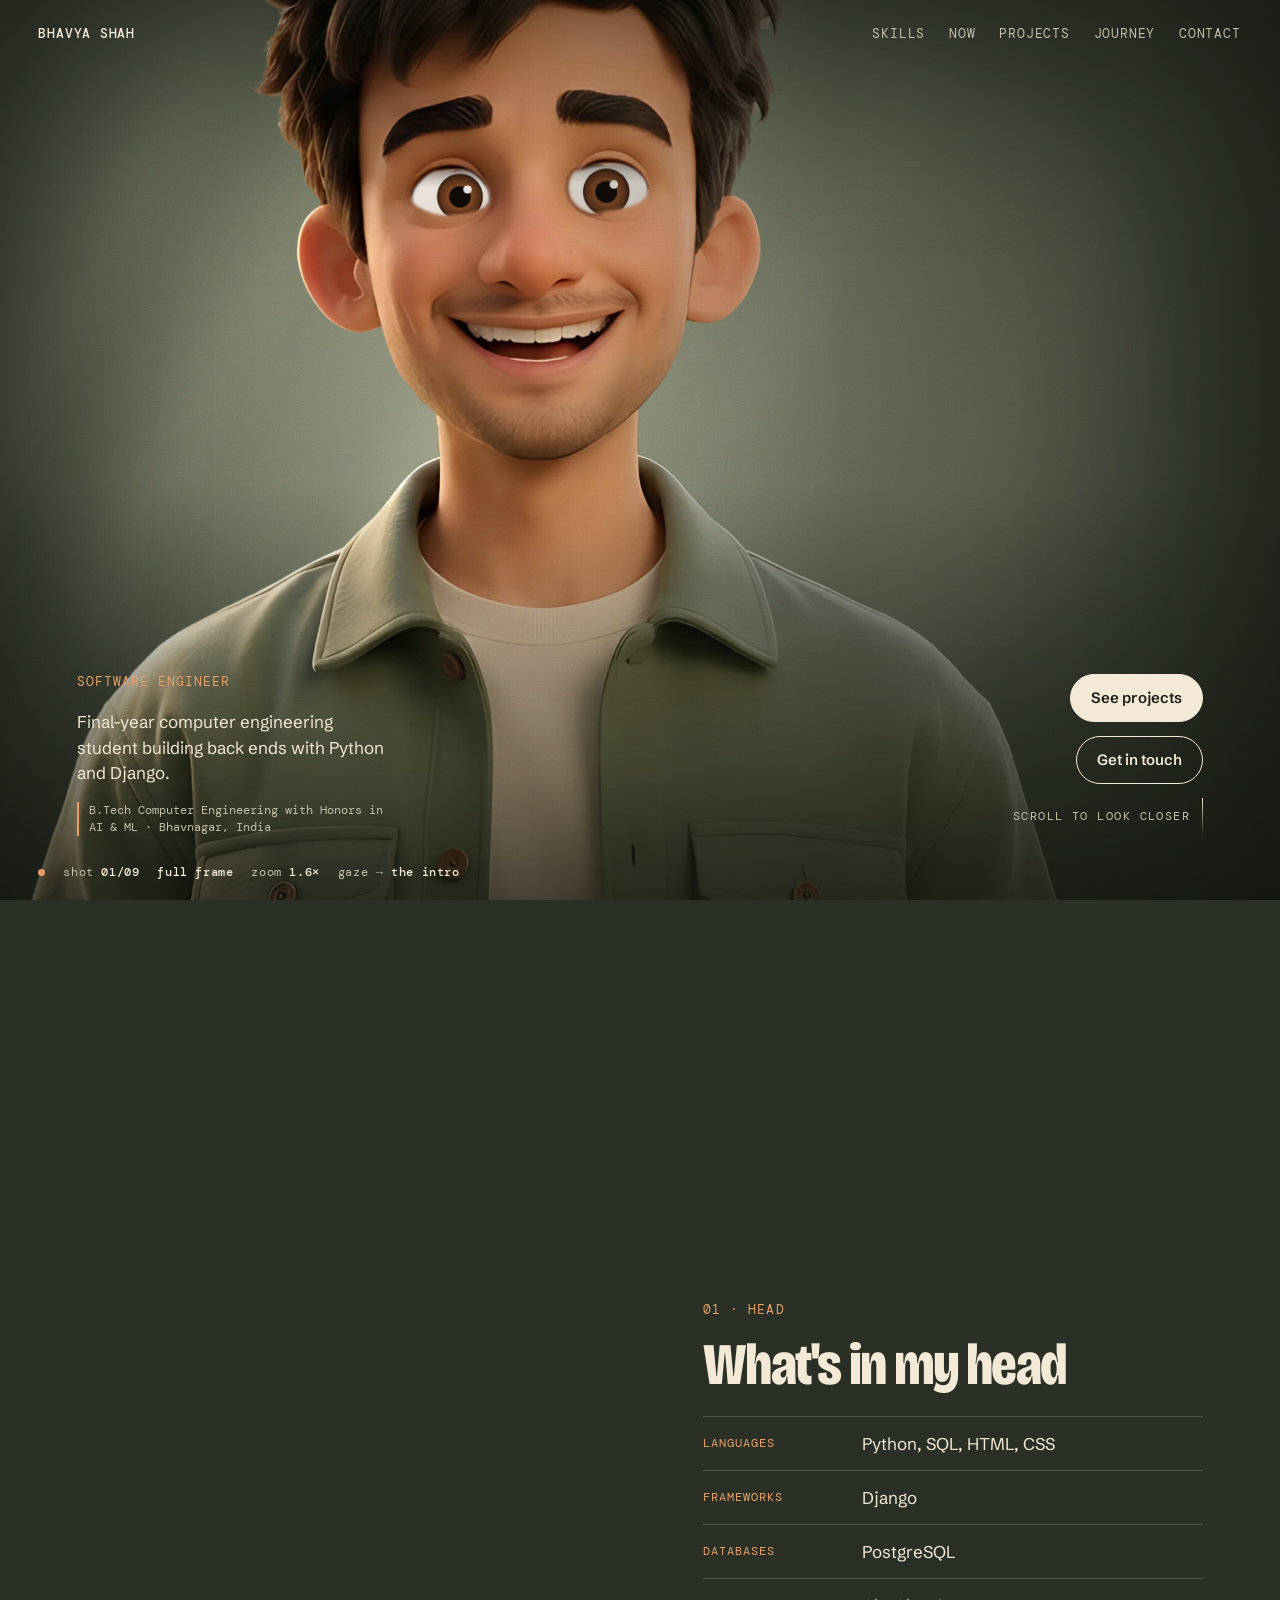
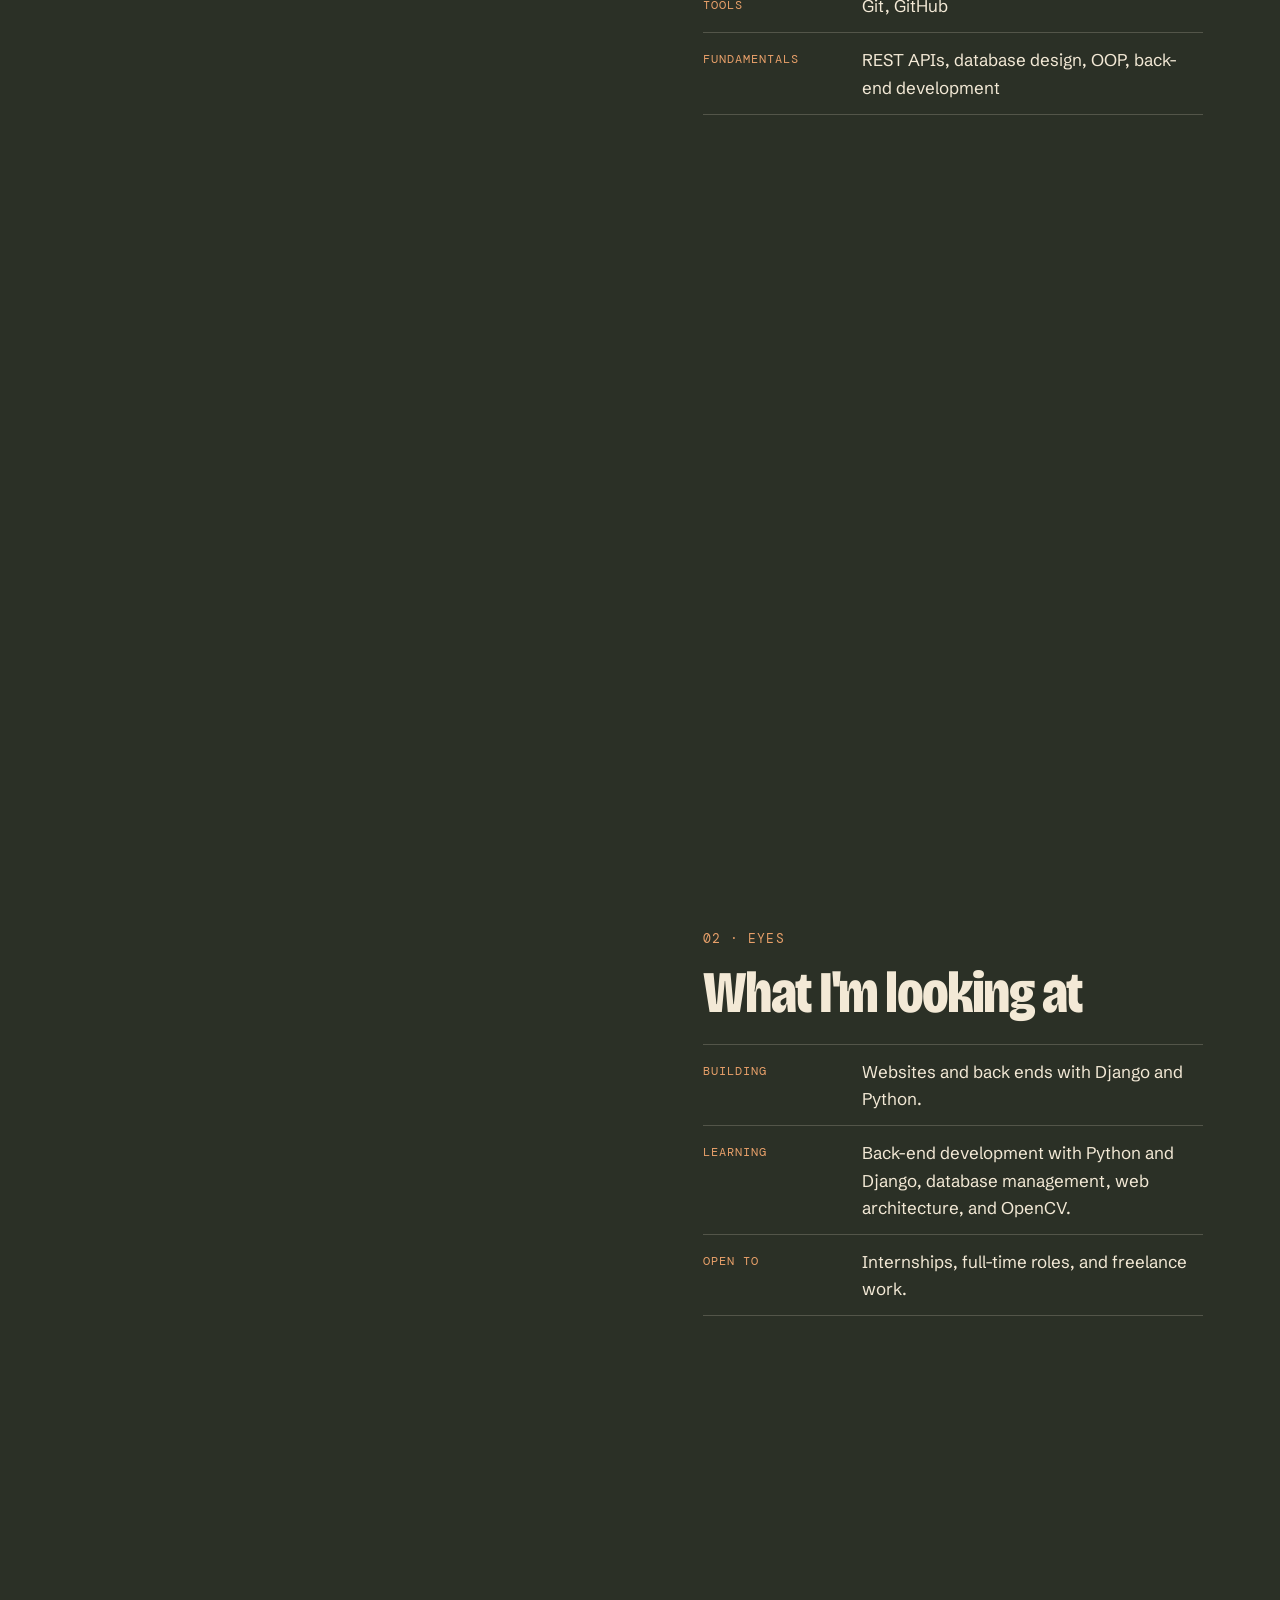
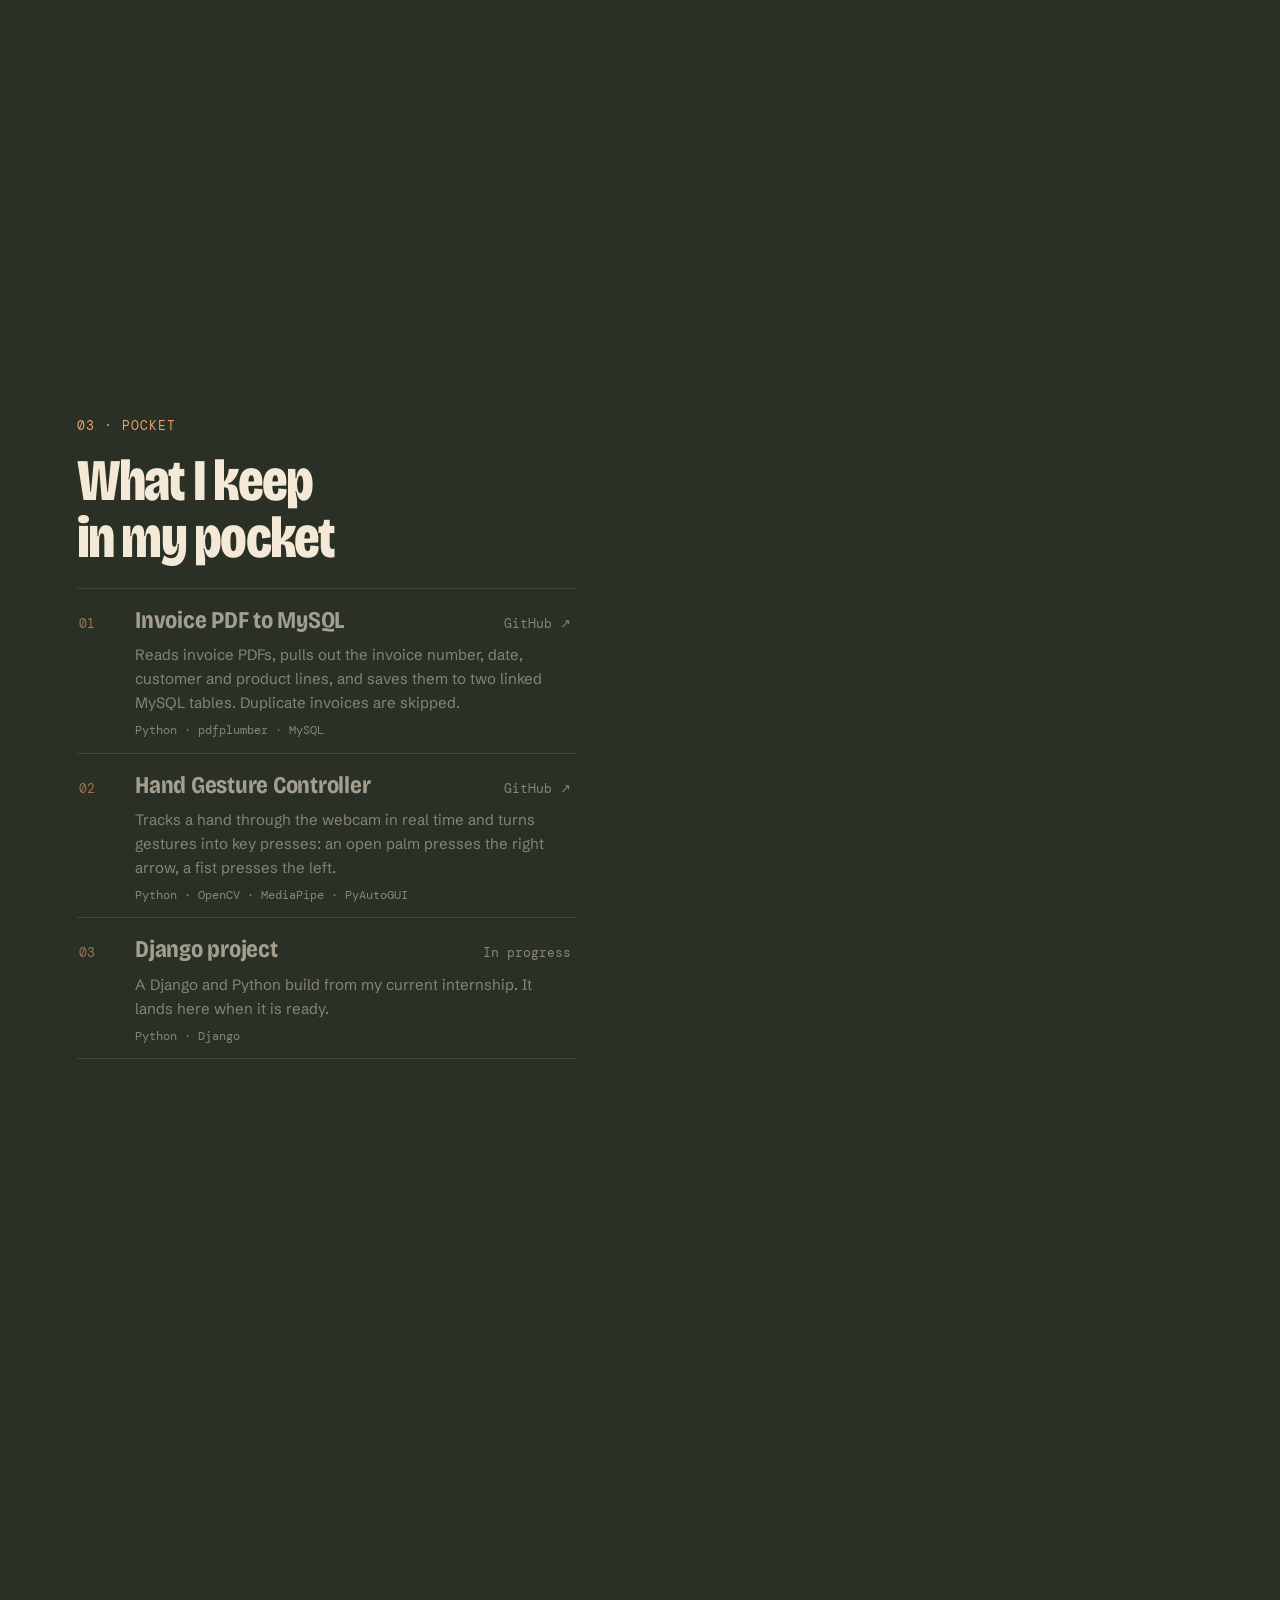
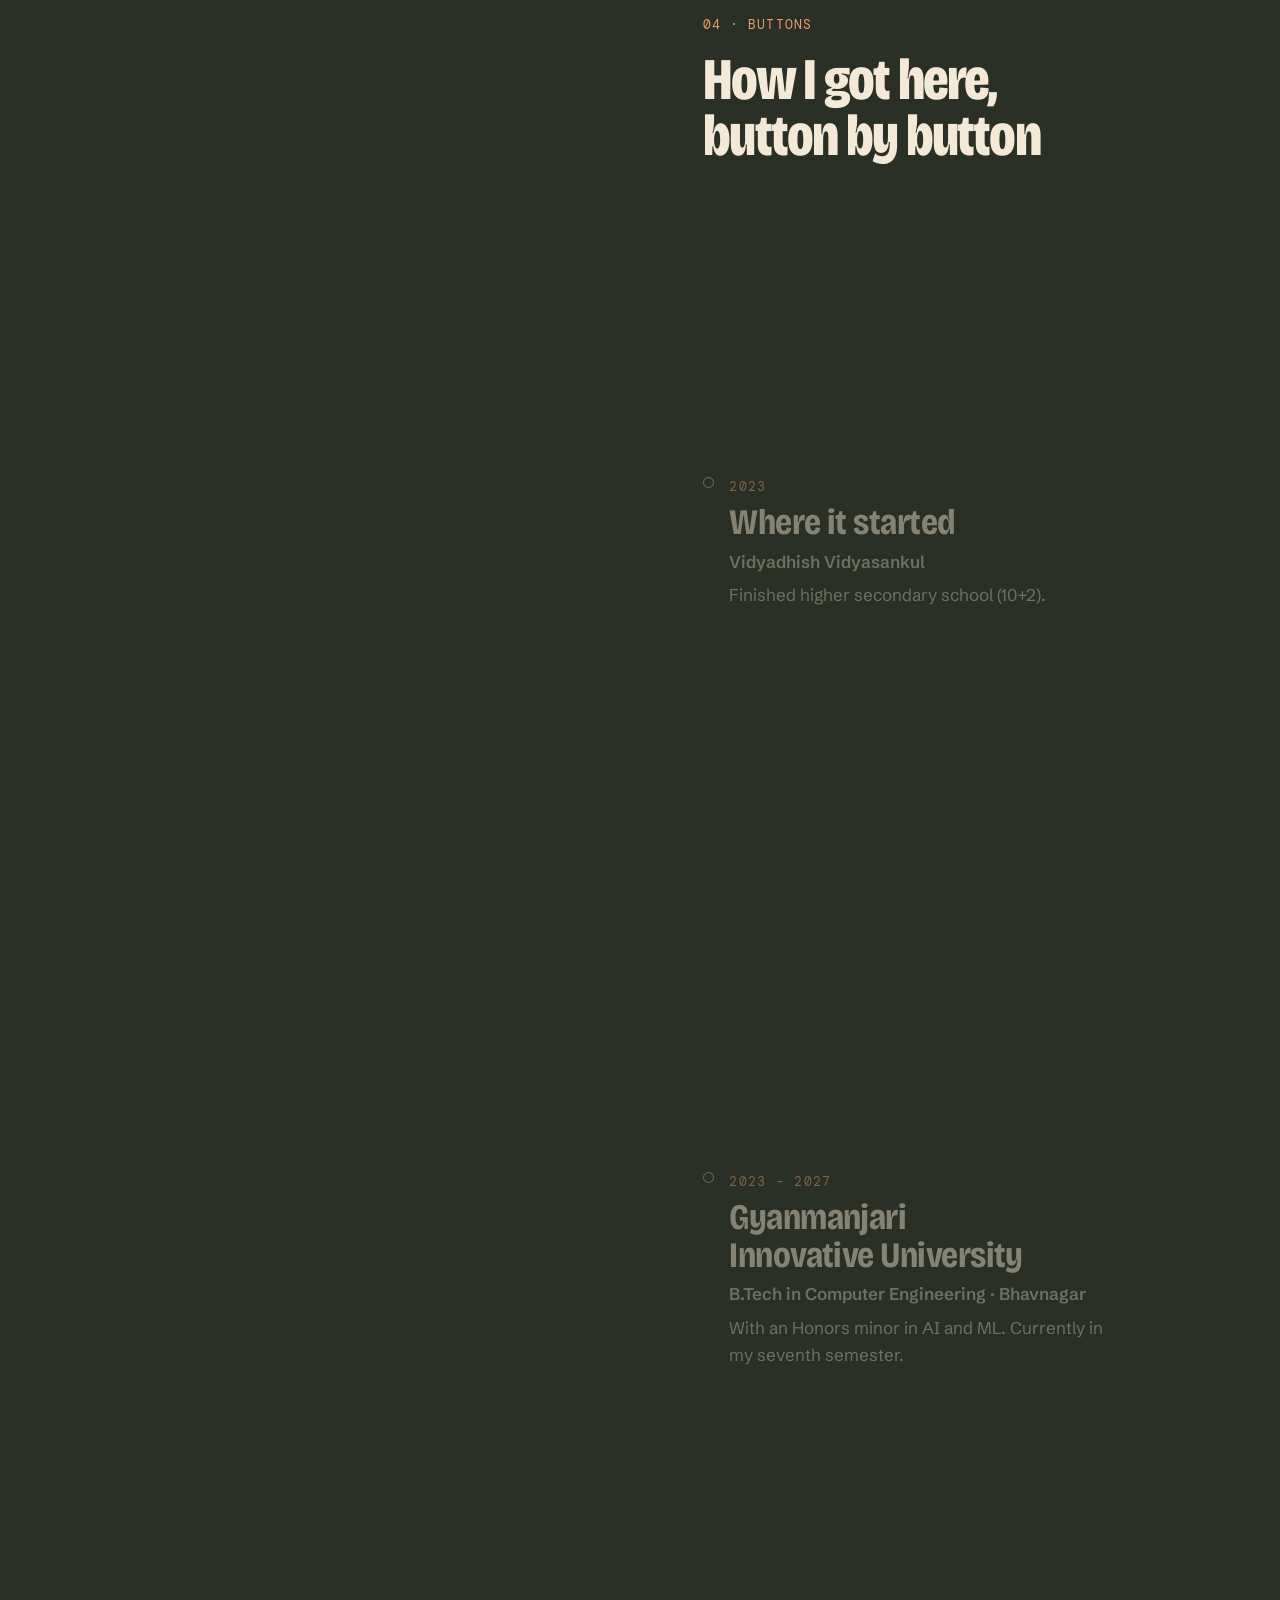
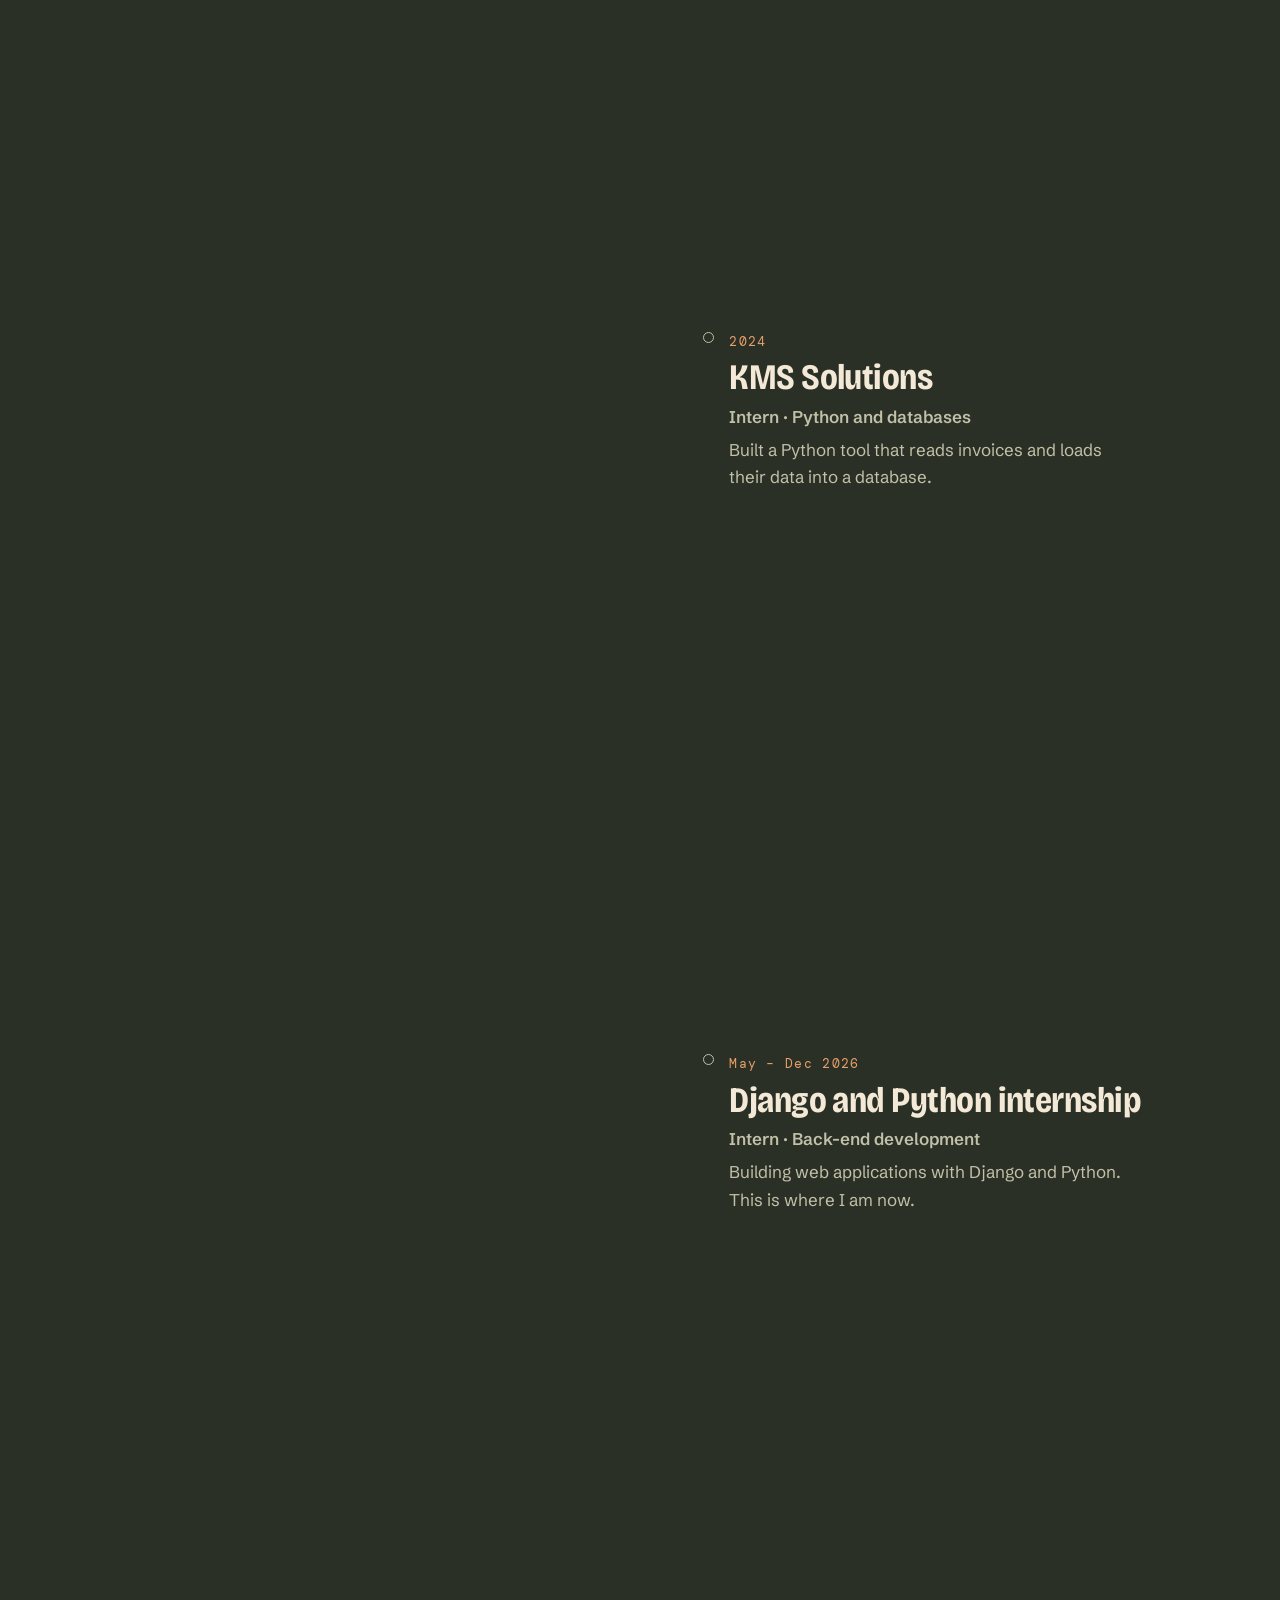
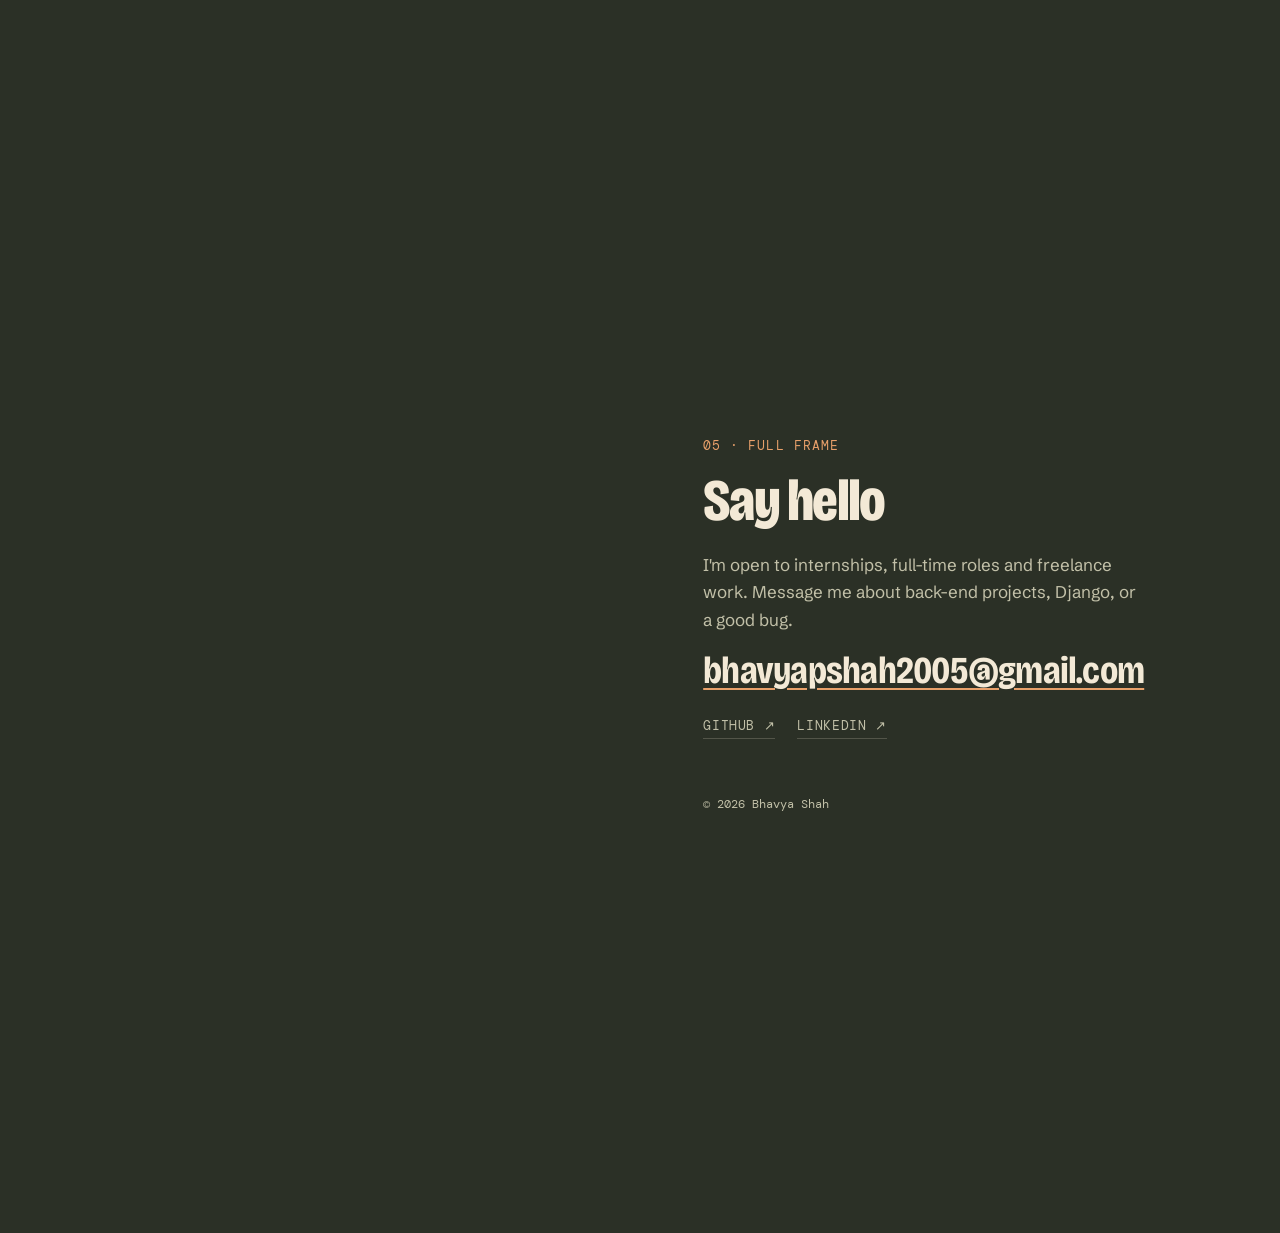
==== commit 492270b4: "Update LinkedIn link to email address" ====
--- a/index.html
+++ b/index.html
@@ -164,7 +164,7 @@
       <p class="eyebrow">05 · Full frame</p>
       <h2 data-look="the contact heading">Say hello</h2>
       <p class="sub">I'm open to internships, full-time roles and freelance work. Message me about back-end projects, Django, or a good bug.</p>
-      <p class="mail" data-look="my LinkedIn"><a href="https://www.linkedin.com/in/bhavya-shah30" target="_blank" rel="noopener">linkedin.com/in/bhavya-shah30</a></p>
+      <p class="mail" data-look="my LinkedIn"><a href="https://www.linkedin.com/in/bhavya-shah30" target="_blank" rel="noopener">bhavyapshah2005@gmail.com</a></p>
       <div class="links">
         <a href="https://github.com/BhavyaShah2005" target="_blank" rel="noopener" data-look="my GitHub">GitHub ↗</a>
         <a href="https://www.linkedin.com/in/bhavya-shah30" target="_blank" rel="noopener" data-look="my LinkedIn">LinkedIn ↗</a>
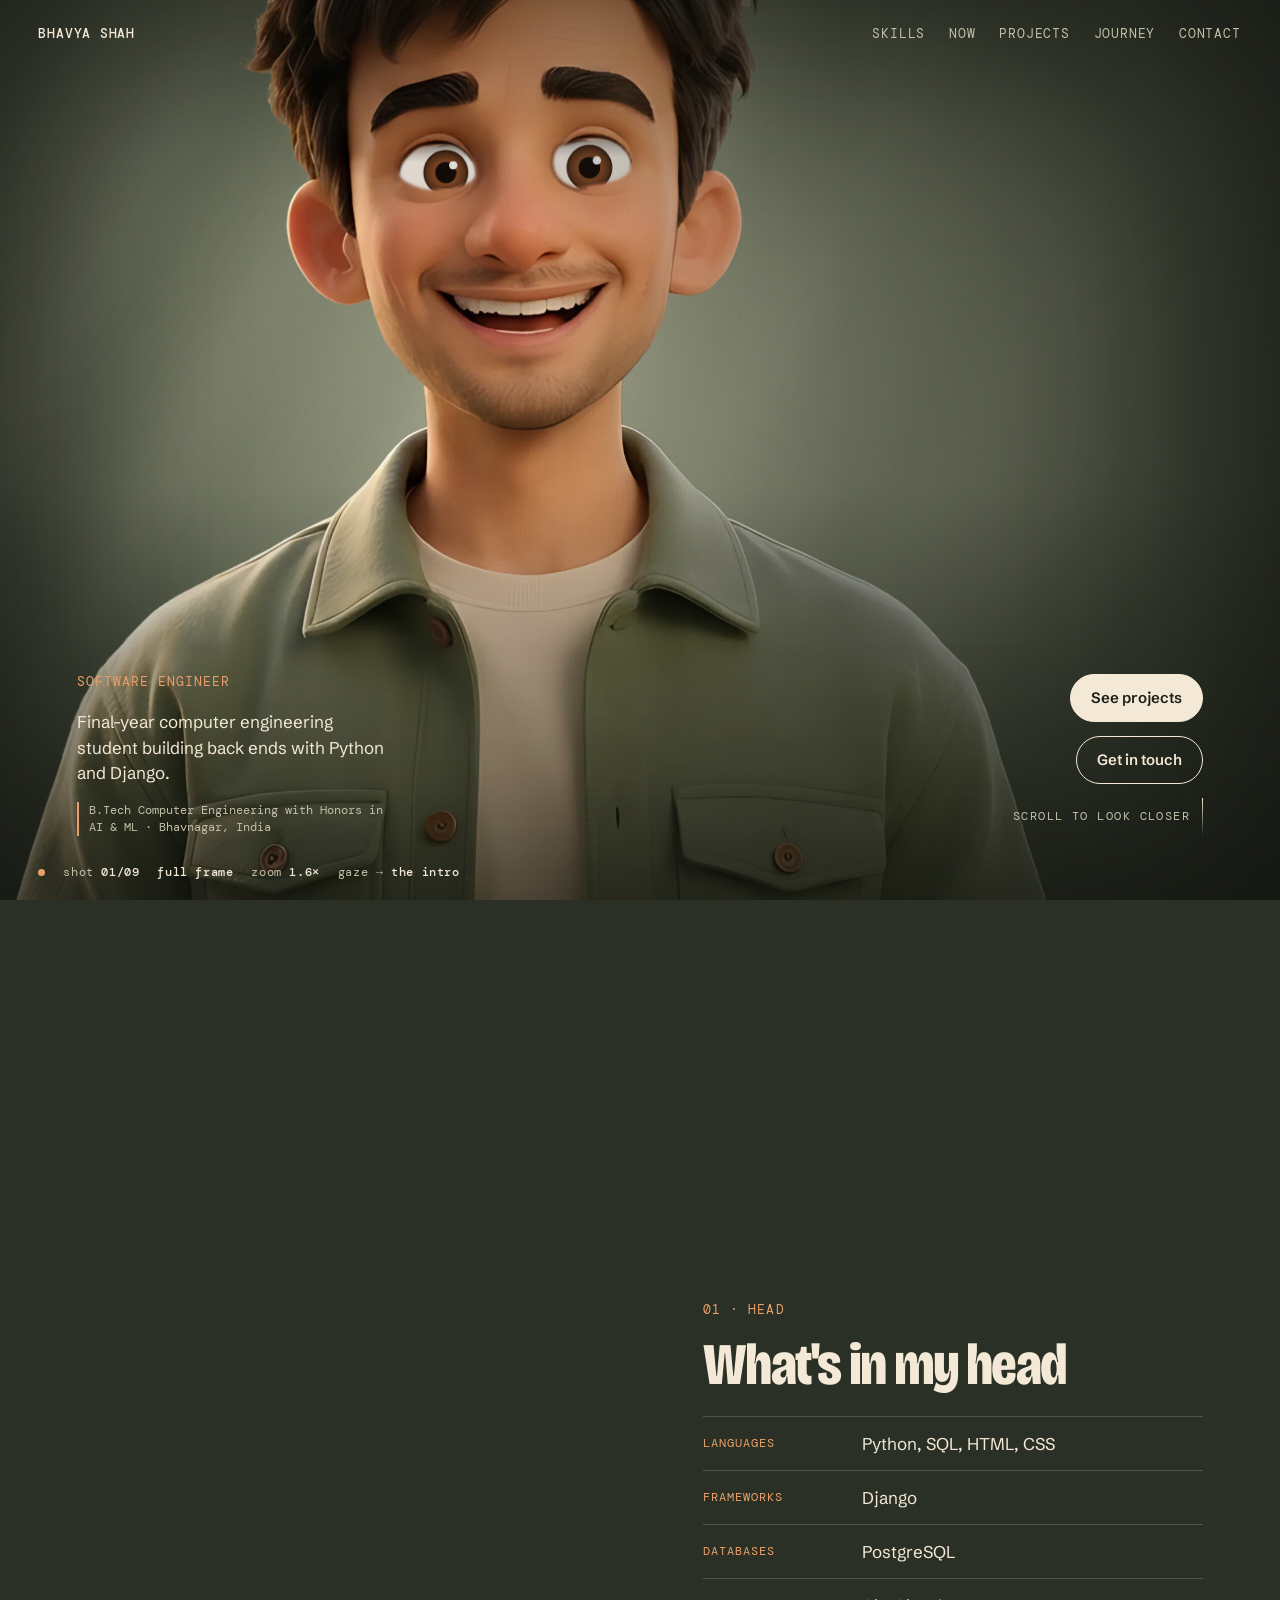
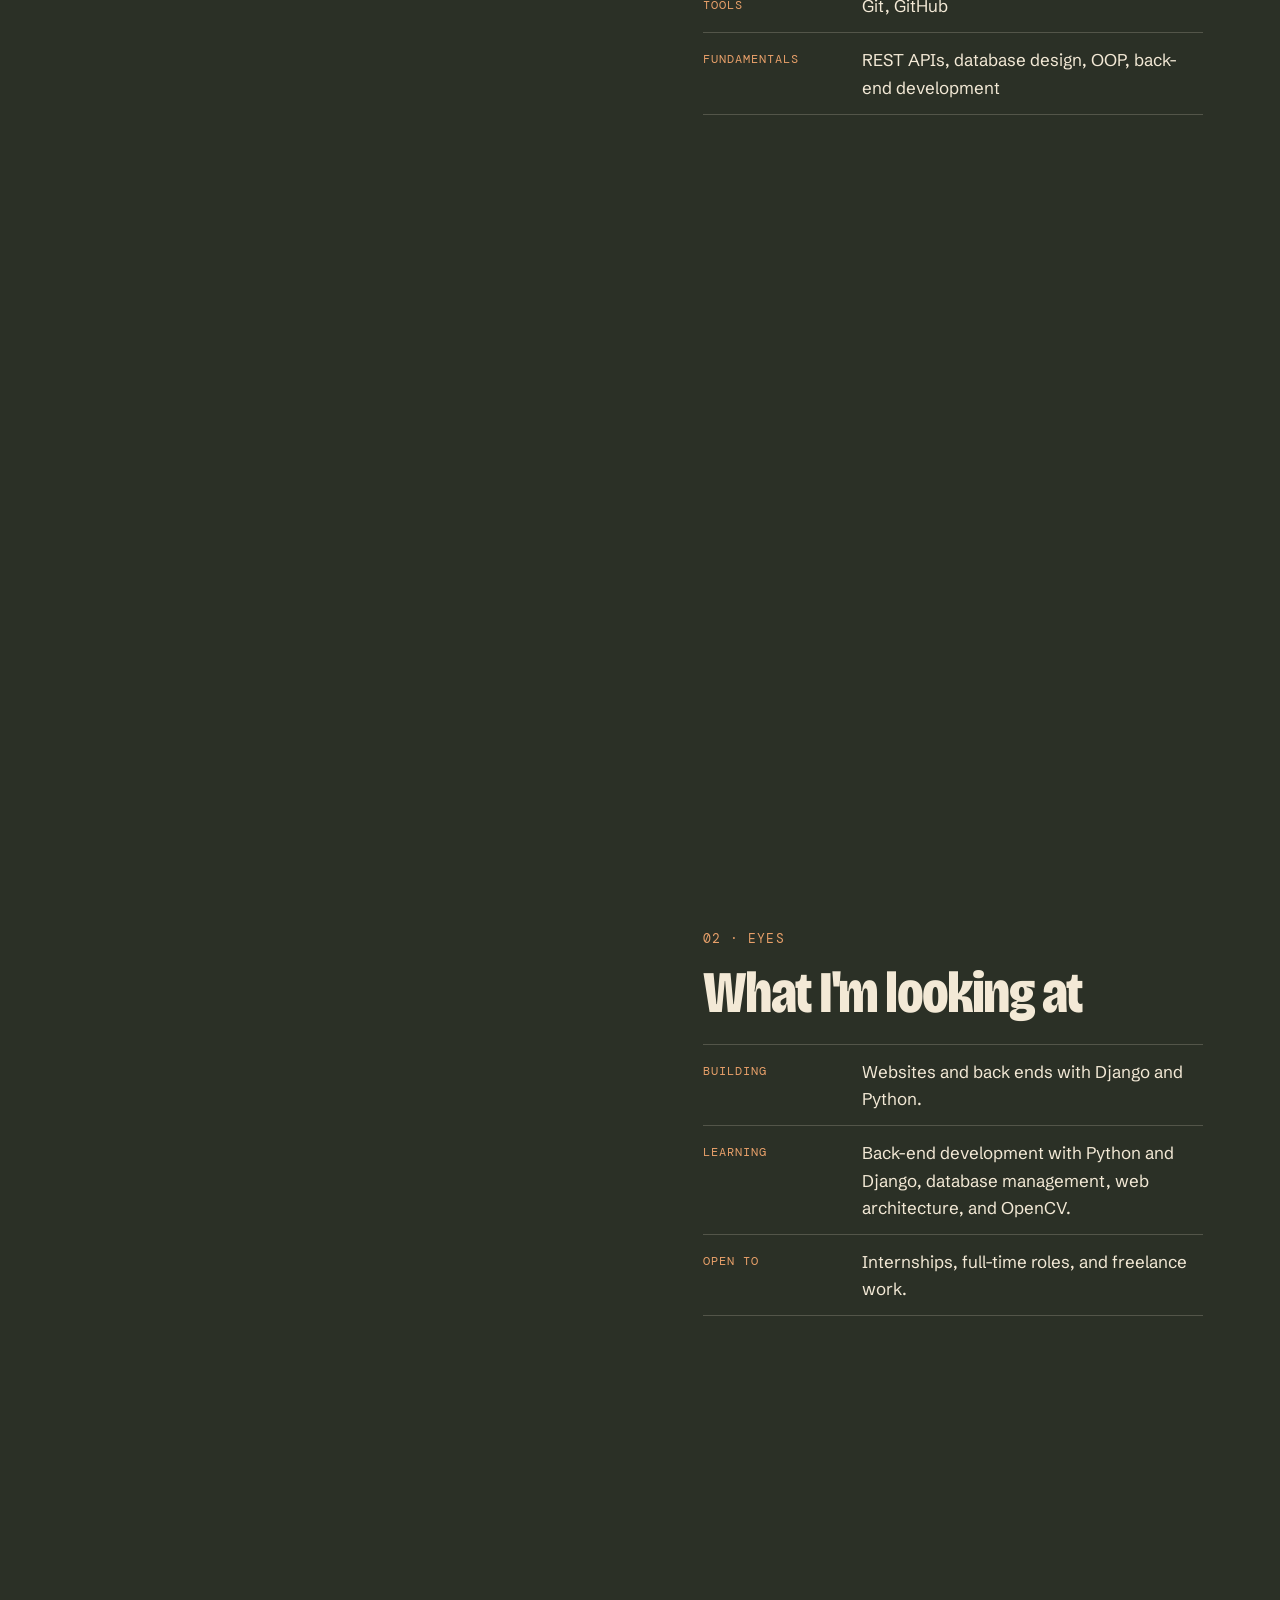
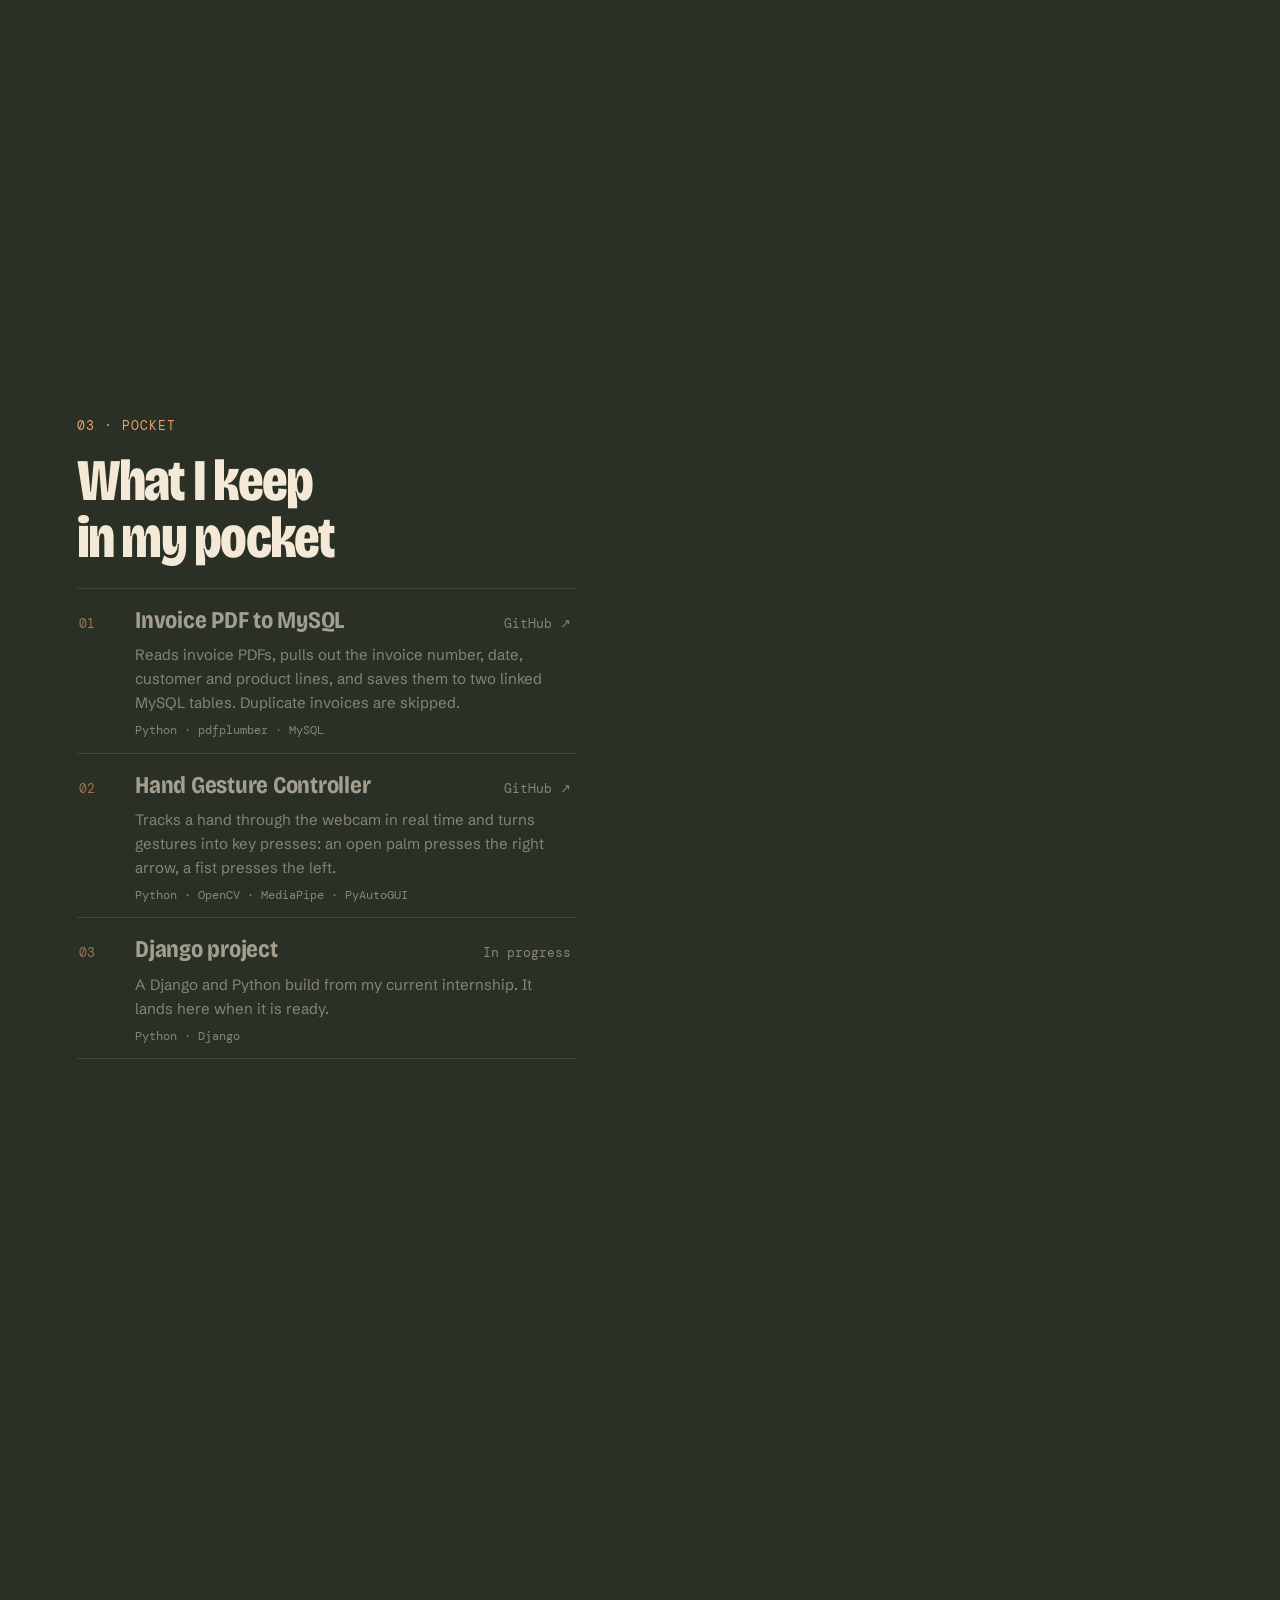
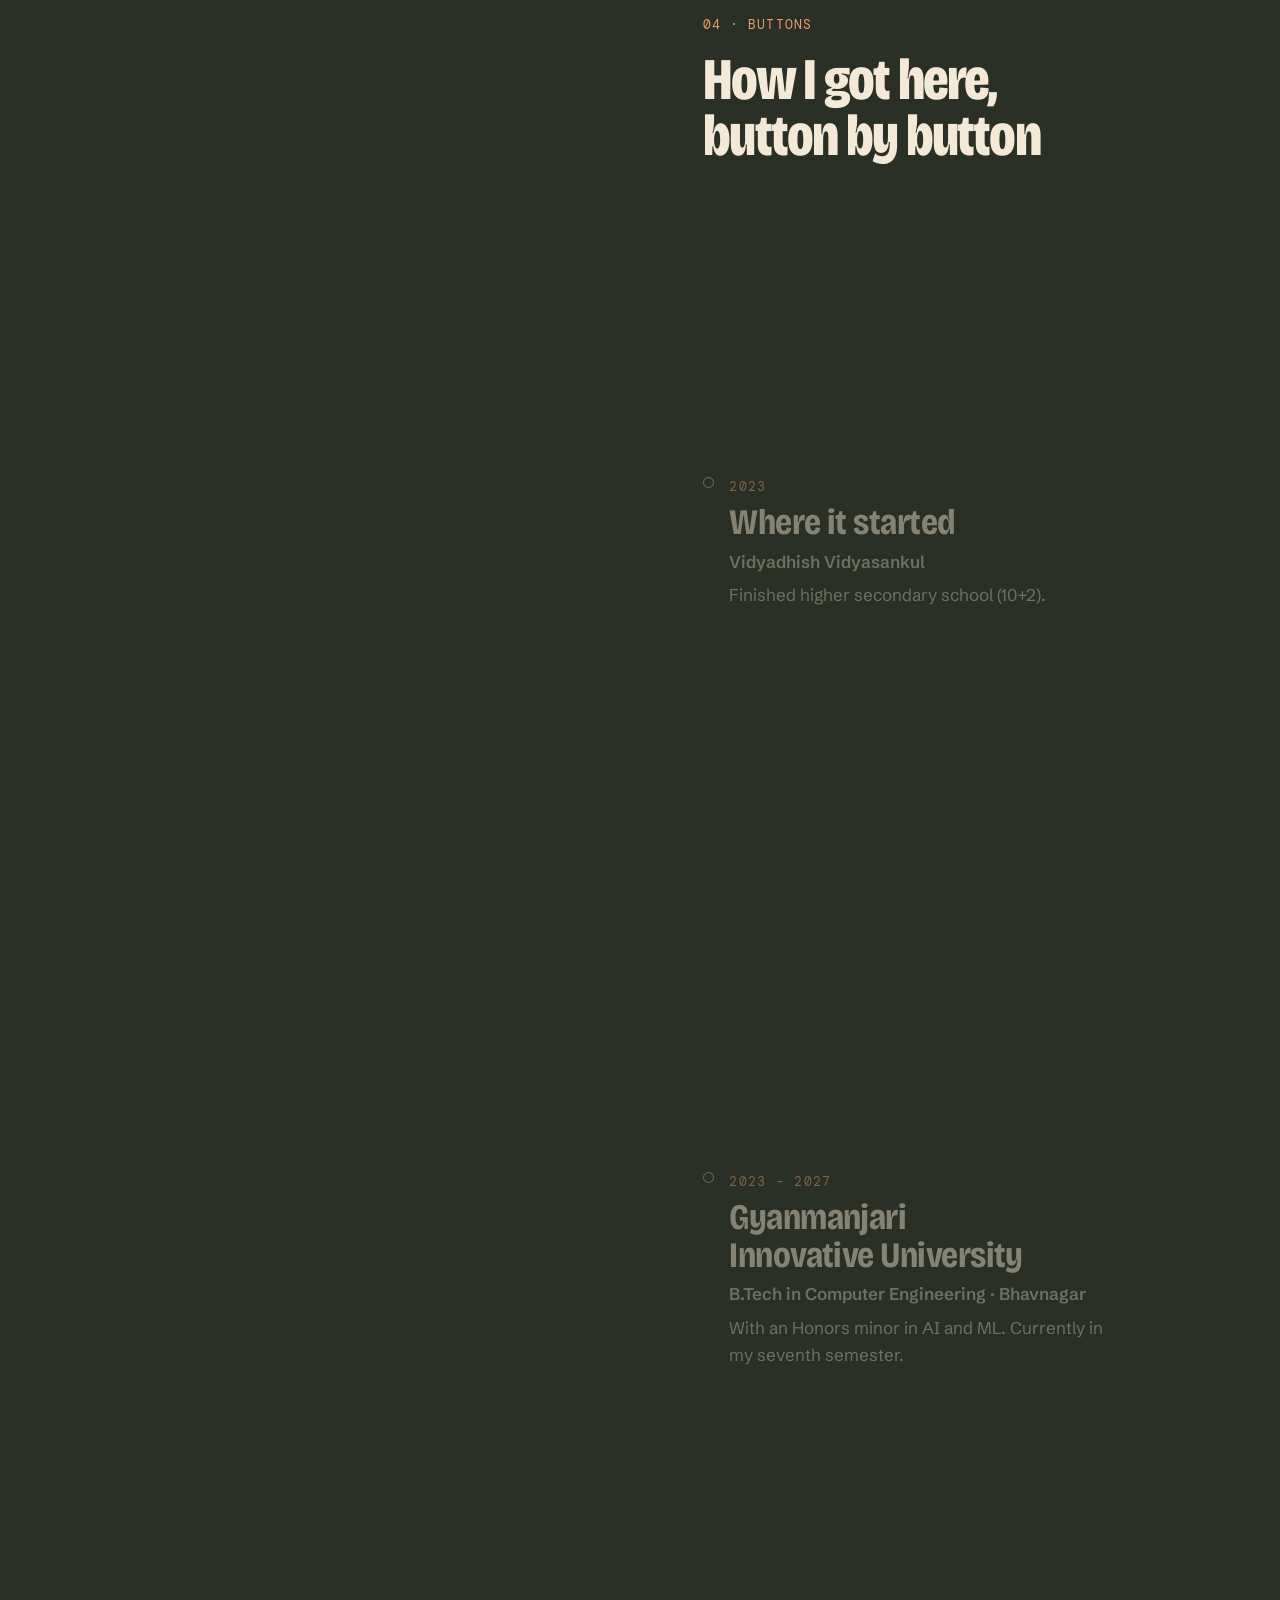
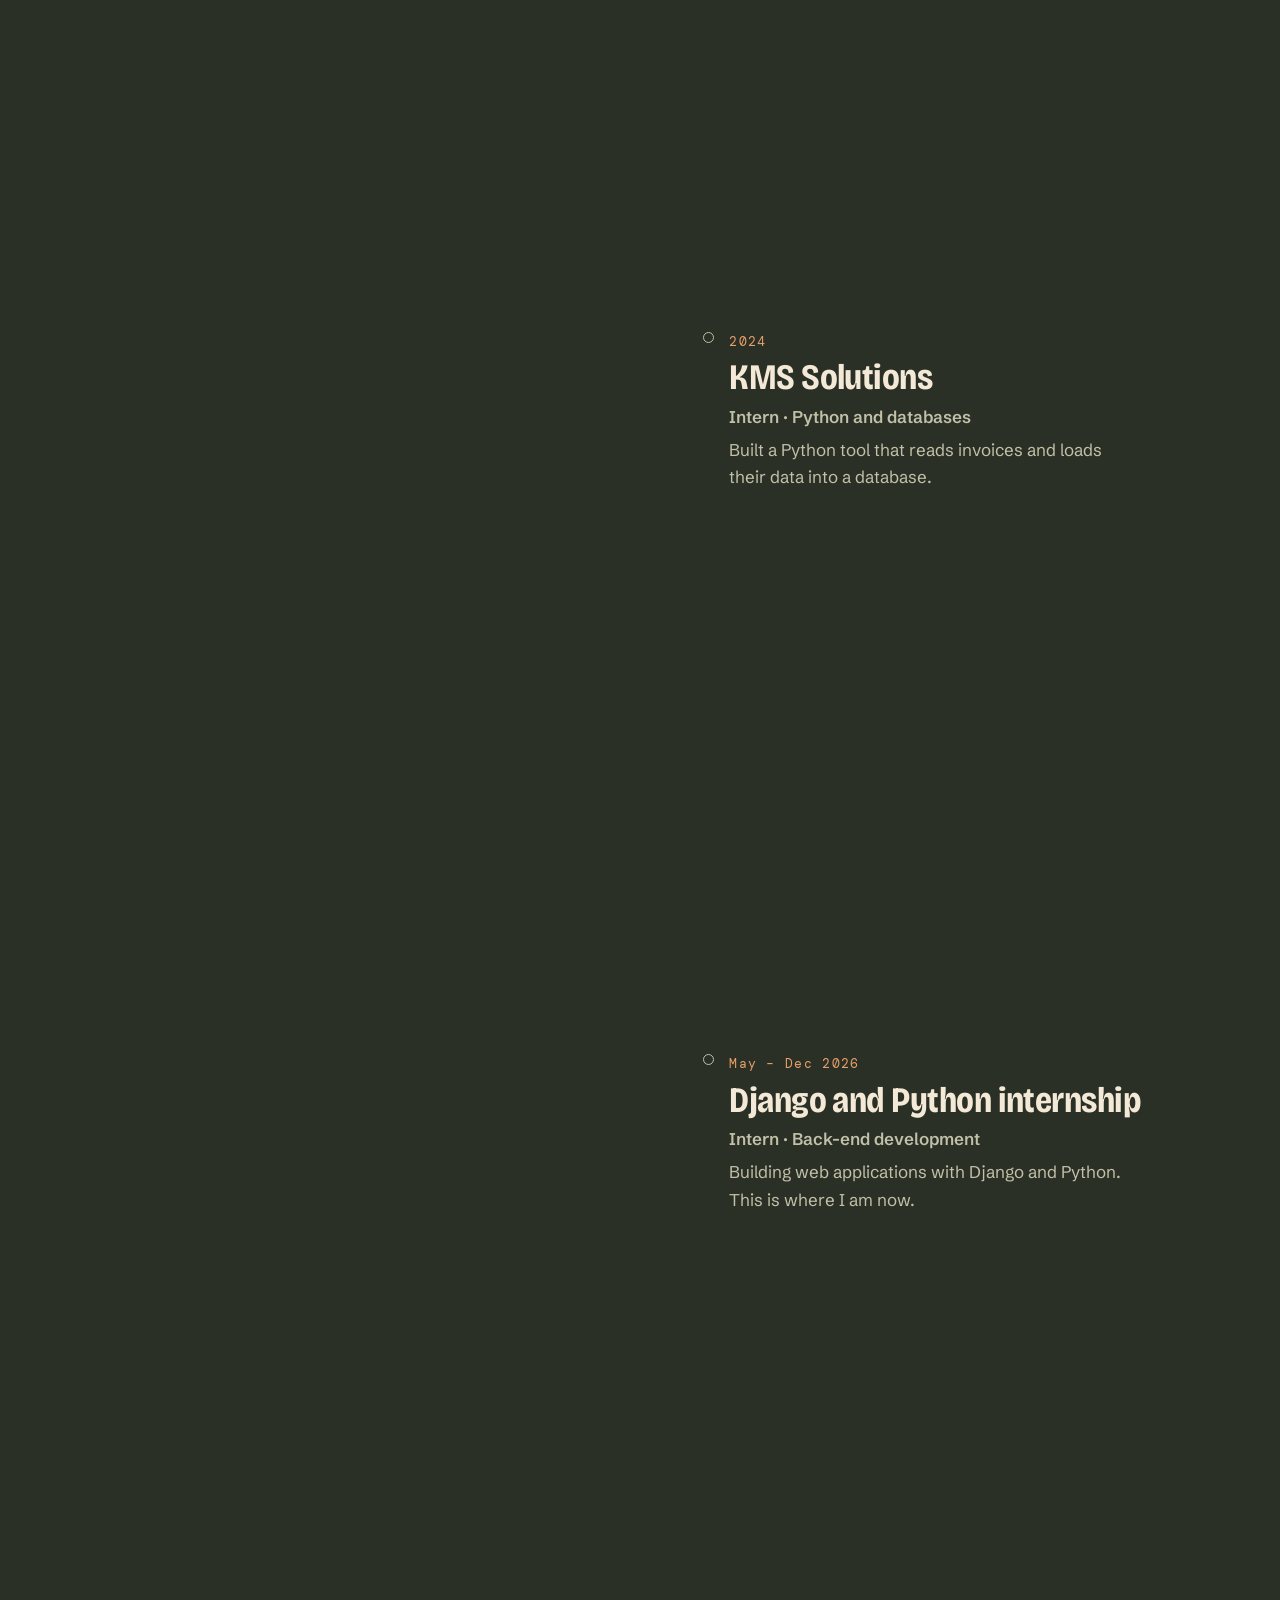
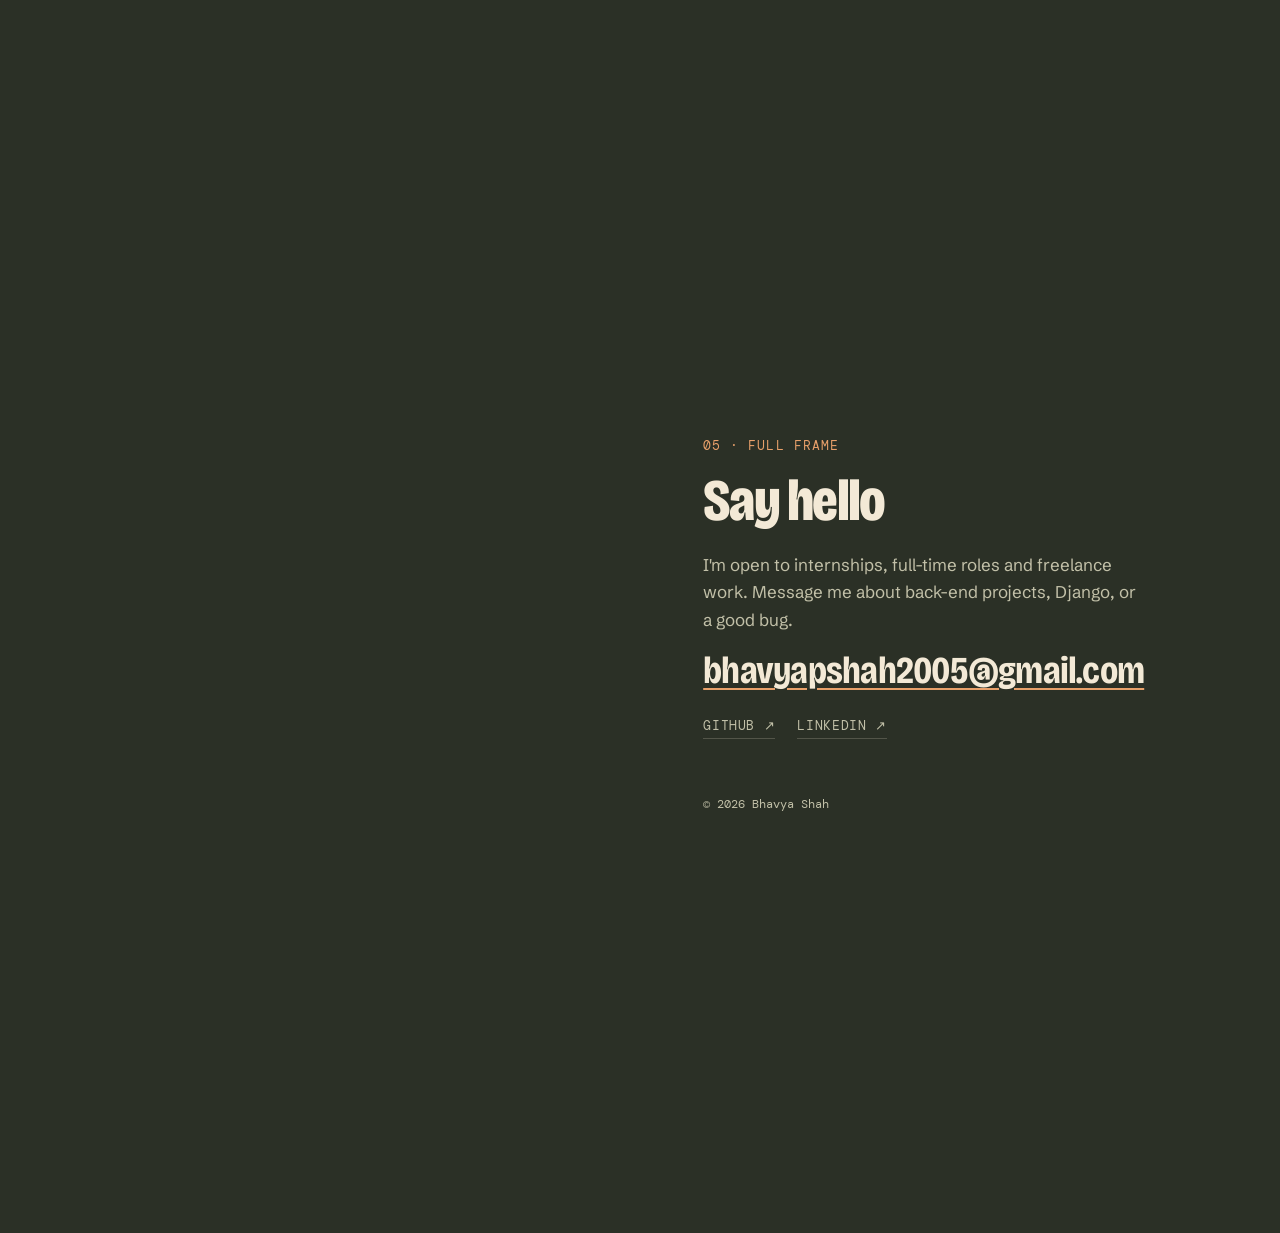
==== commit 1b664750: "Fix LinkedIn email link in contact section" ====
--- a/index.html
+++ b/index.html
@@ -164,7 +164,7 @@
       <p class="eyebrow">05 · Full frame</p>
       <h2 data-look="the contact heading">Say hello</h2>
       <p class="sub">I'm open to internships, full-time roles and freelance work. Message me about back-end projects, Django, or a good bug.</p>
-      <p class="mail" data-look="my LinkedIn"><a href="https://www.linkedin.com/in/bhavya-shah30" target="_blank" rel="noopener">bhavyapshah2005@gmail.com</a></p>
+      <p class="mail" data-look="my LinkedIn"><a href="bhavyapshah2005@gmail.com" target="_blank" rel="noopener">bhavyapshah2005@gmail.com</a></p>
       <div class="links">
         <a href="https://github.com/BhavyaShah2005" target="_blank" rel="noopener" data-look="my GitHub">GitHub ↗</a>
         <a href="https://www.linkedin.com/in/bhavya-shah30" target="_blank" rel="noopener" data-look="my LinkedIn">LinkedIn ↗</a>
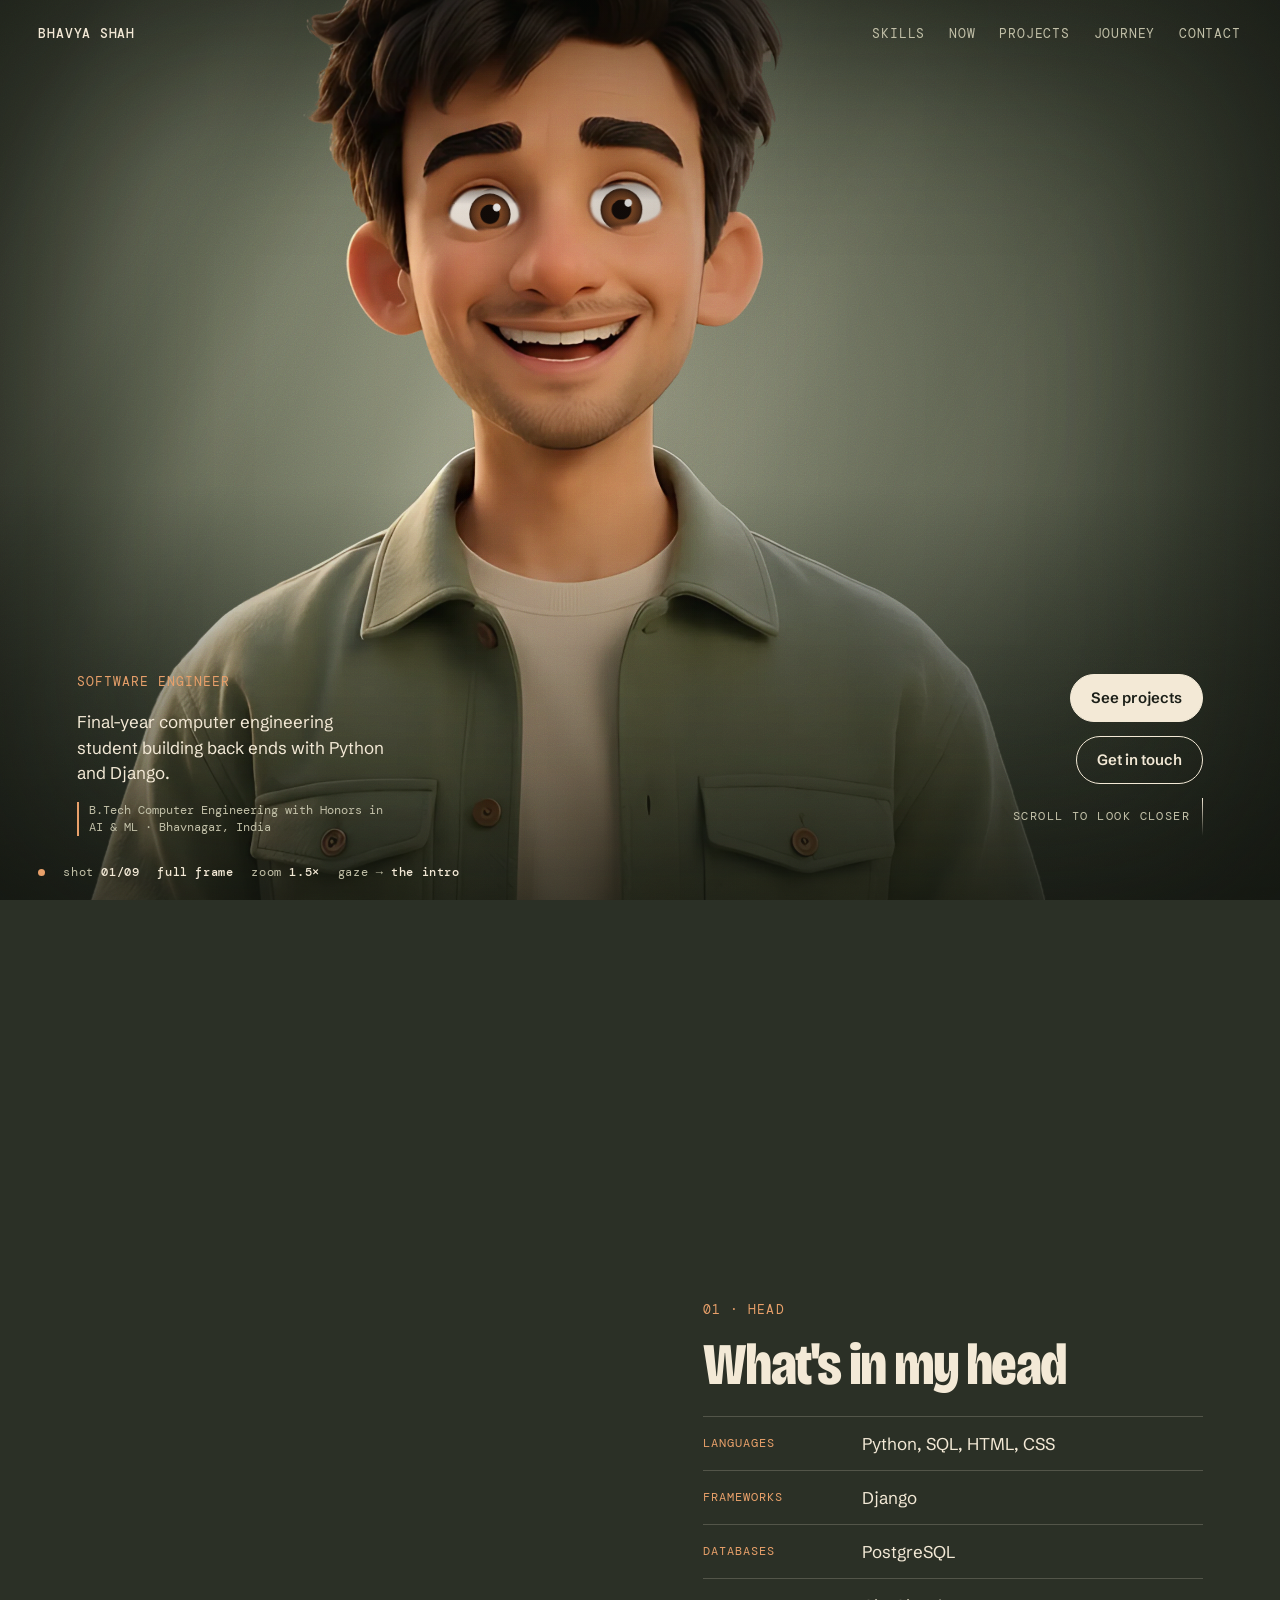
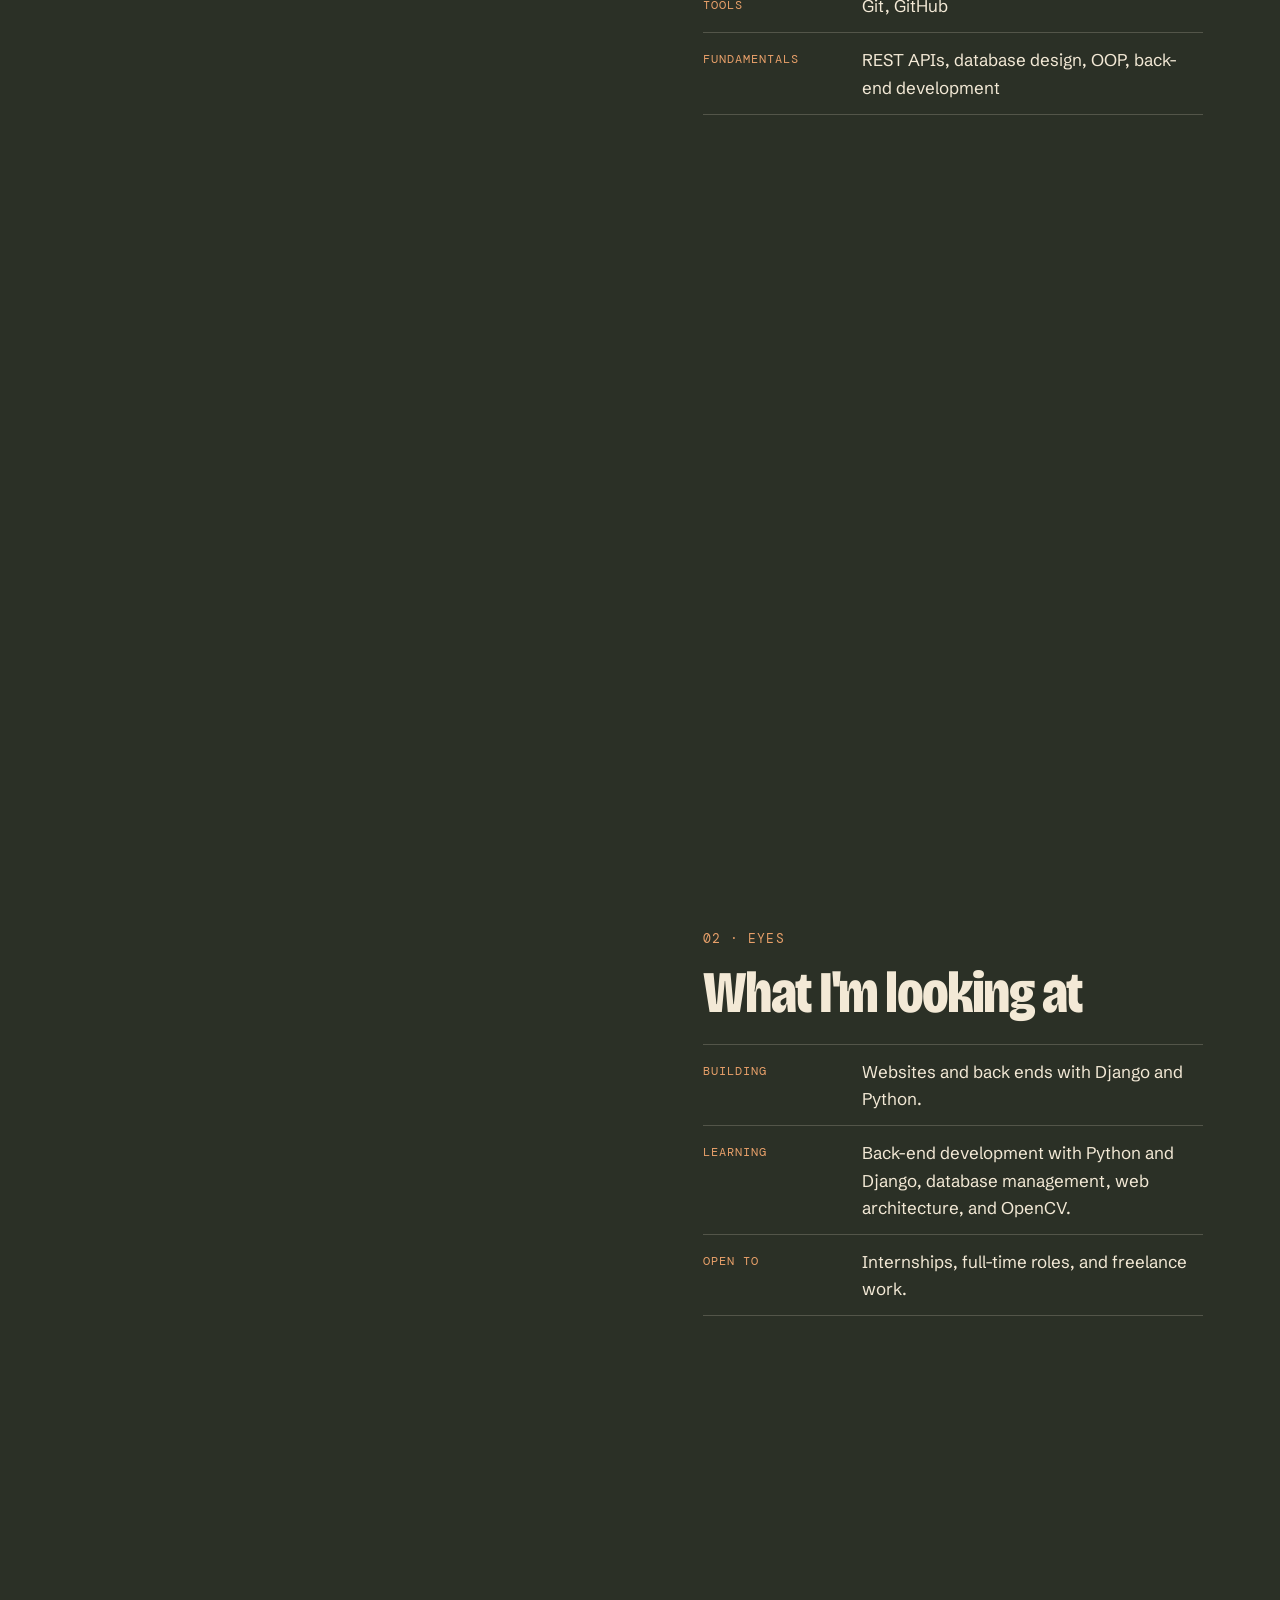
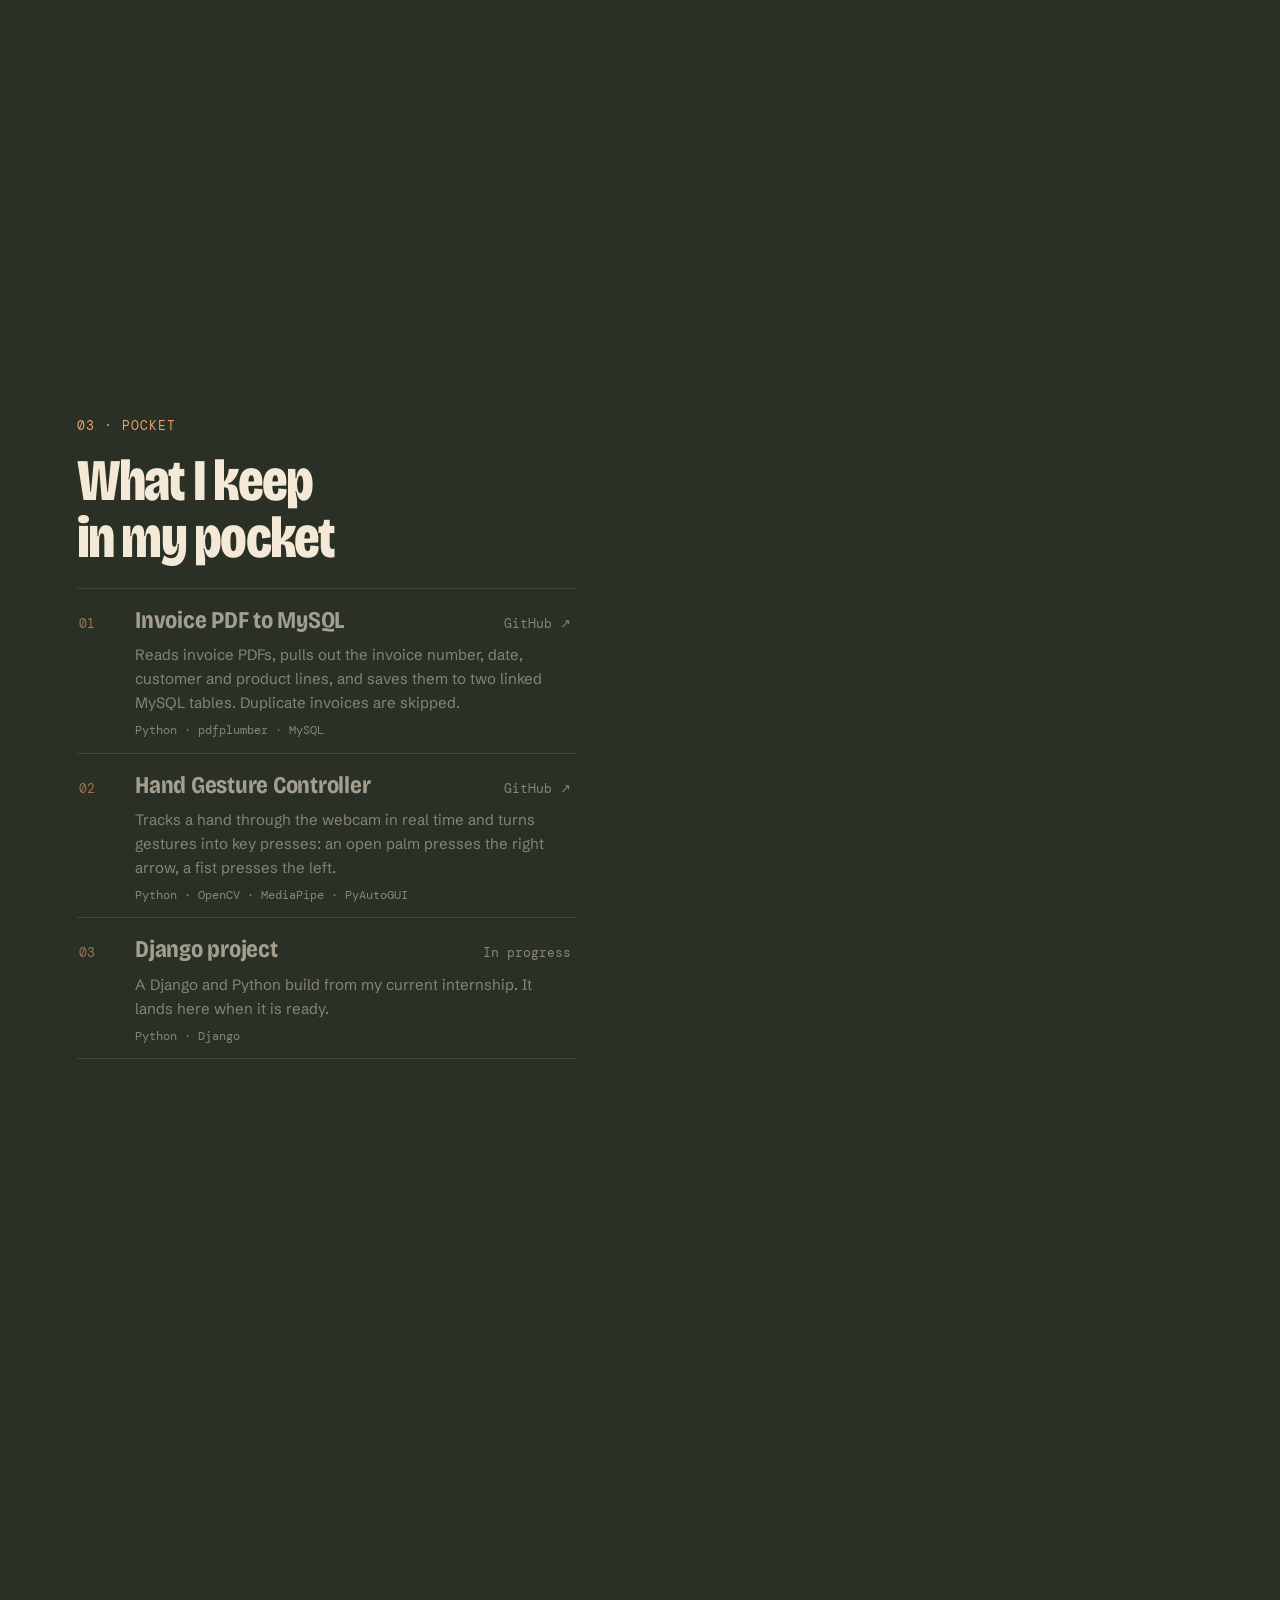
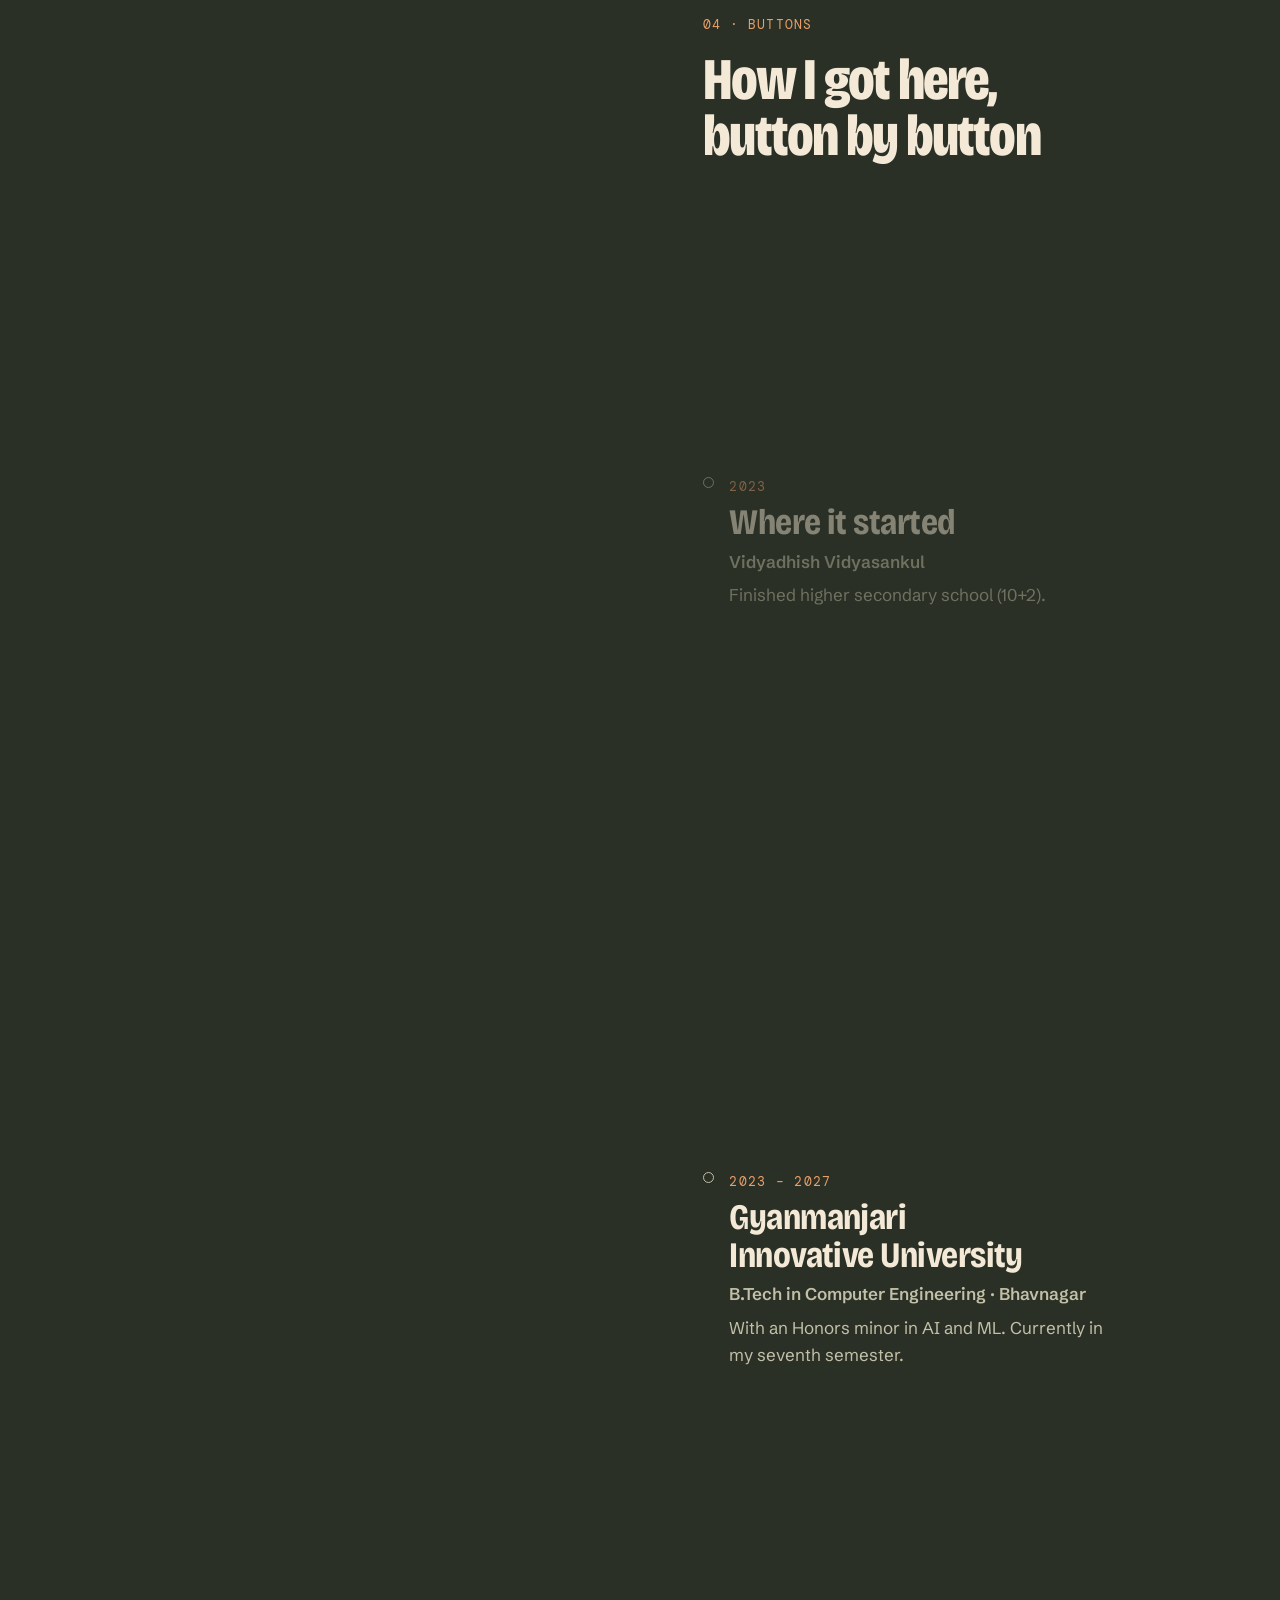
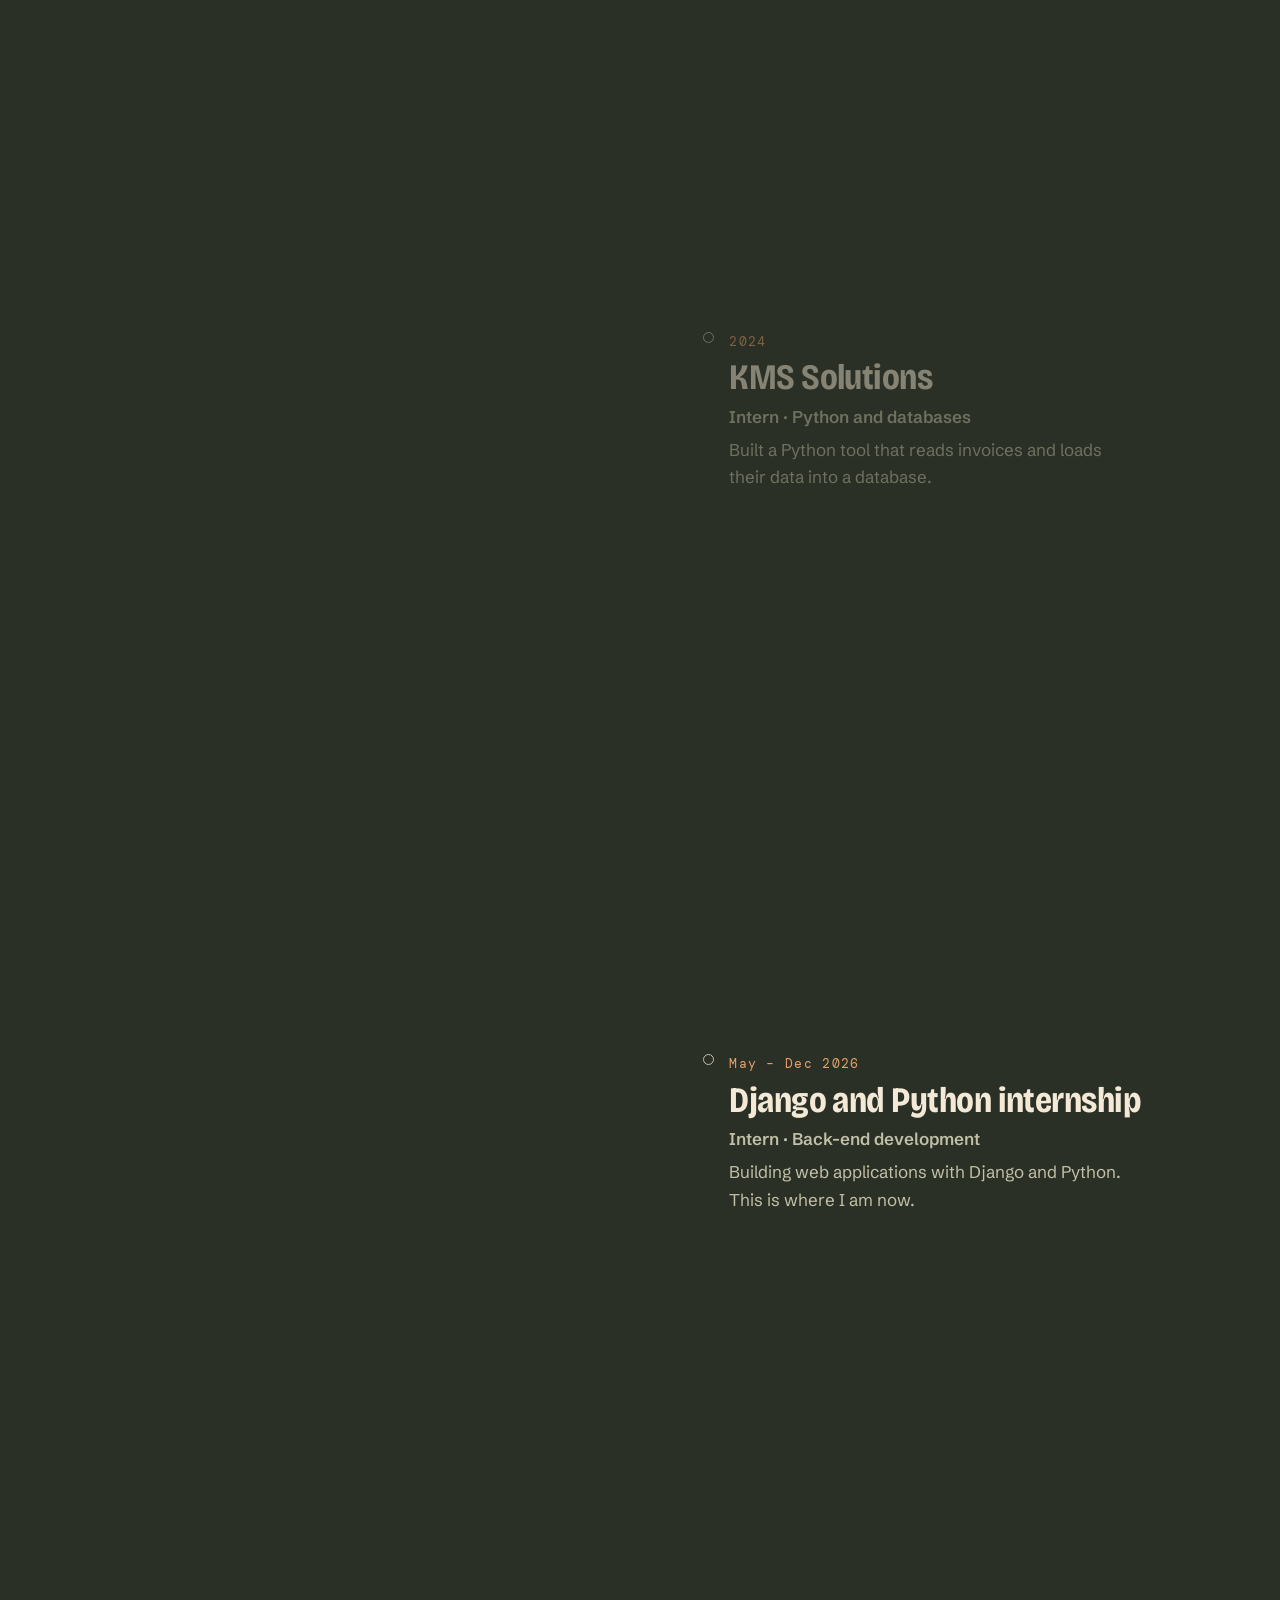
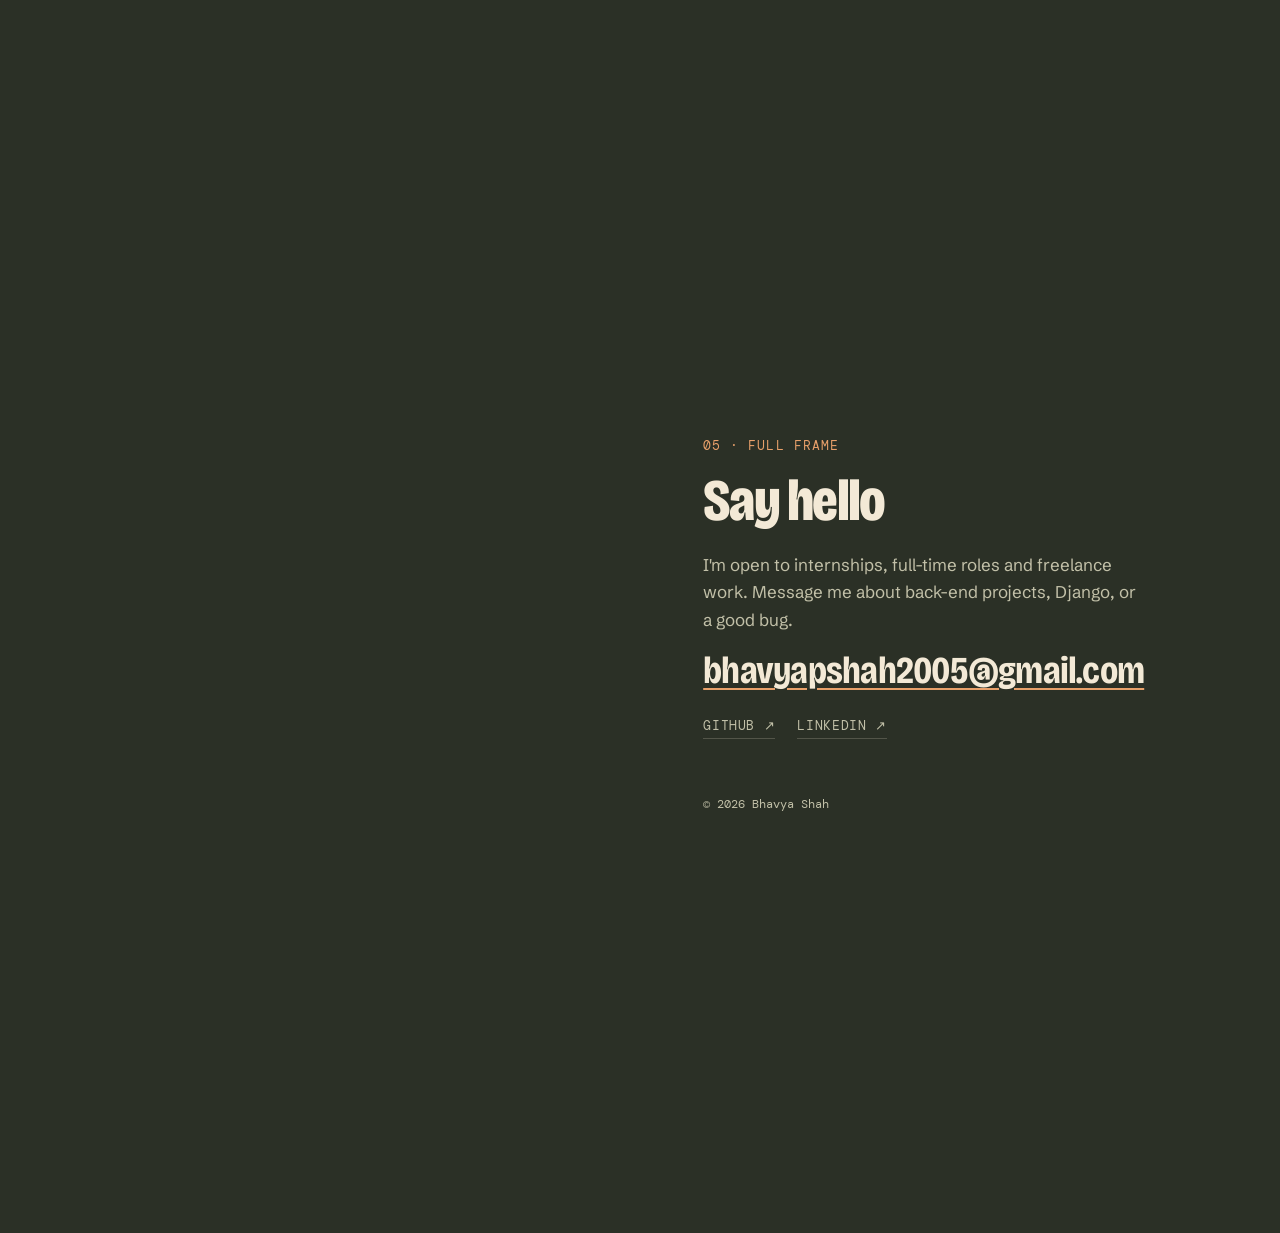
==== commit 38a56306: "Change email link to use mailto format Updated email link format for better usability." ====
--- a/index.html
+++ b/index.html
@@ -164,7 +164,11 @@
       <p class="eyebrow">05 · Full frame</p>
       <h2 data-look="the contact heading">Say hello</h2>
       <p class="sub">I'm open to internships, full-time roles and freelance work. Message me about back-end projects, Django, or a good bug.</p>
-      <p class="mail" data-look="my LinkedIn"><a href="bhavyapshah2005@gmail.com" target="_blank" rel="noopener">bhavyapshah2005@gmail.com</a></p>
+      <p class="mail">
+          <a href="mailto:bhavyapshah2005@gmail.com">
+              bhavyapshah2005@gmail.com
+          </a>
+      </p>
       <div class="links">
         <a href="https://github.com/BhavyaShah2005" target="_blank" rel="noopener" data-look="my GitHub">GitHub ↗</a>
         <a href="https://www.linkedin.com/in/bhavya-shah30" target="_blank" rel="noopener" data-look="my LinkedIn">LinkedIn ↗</a>
